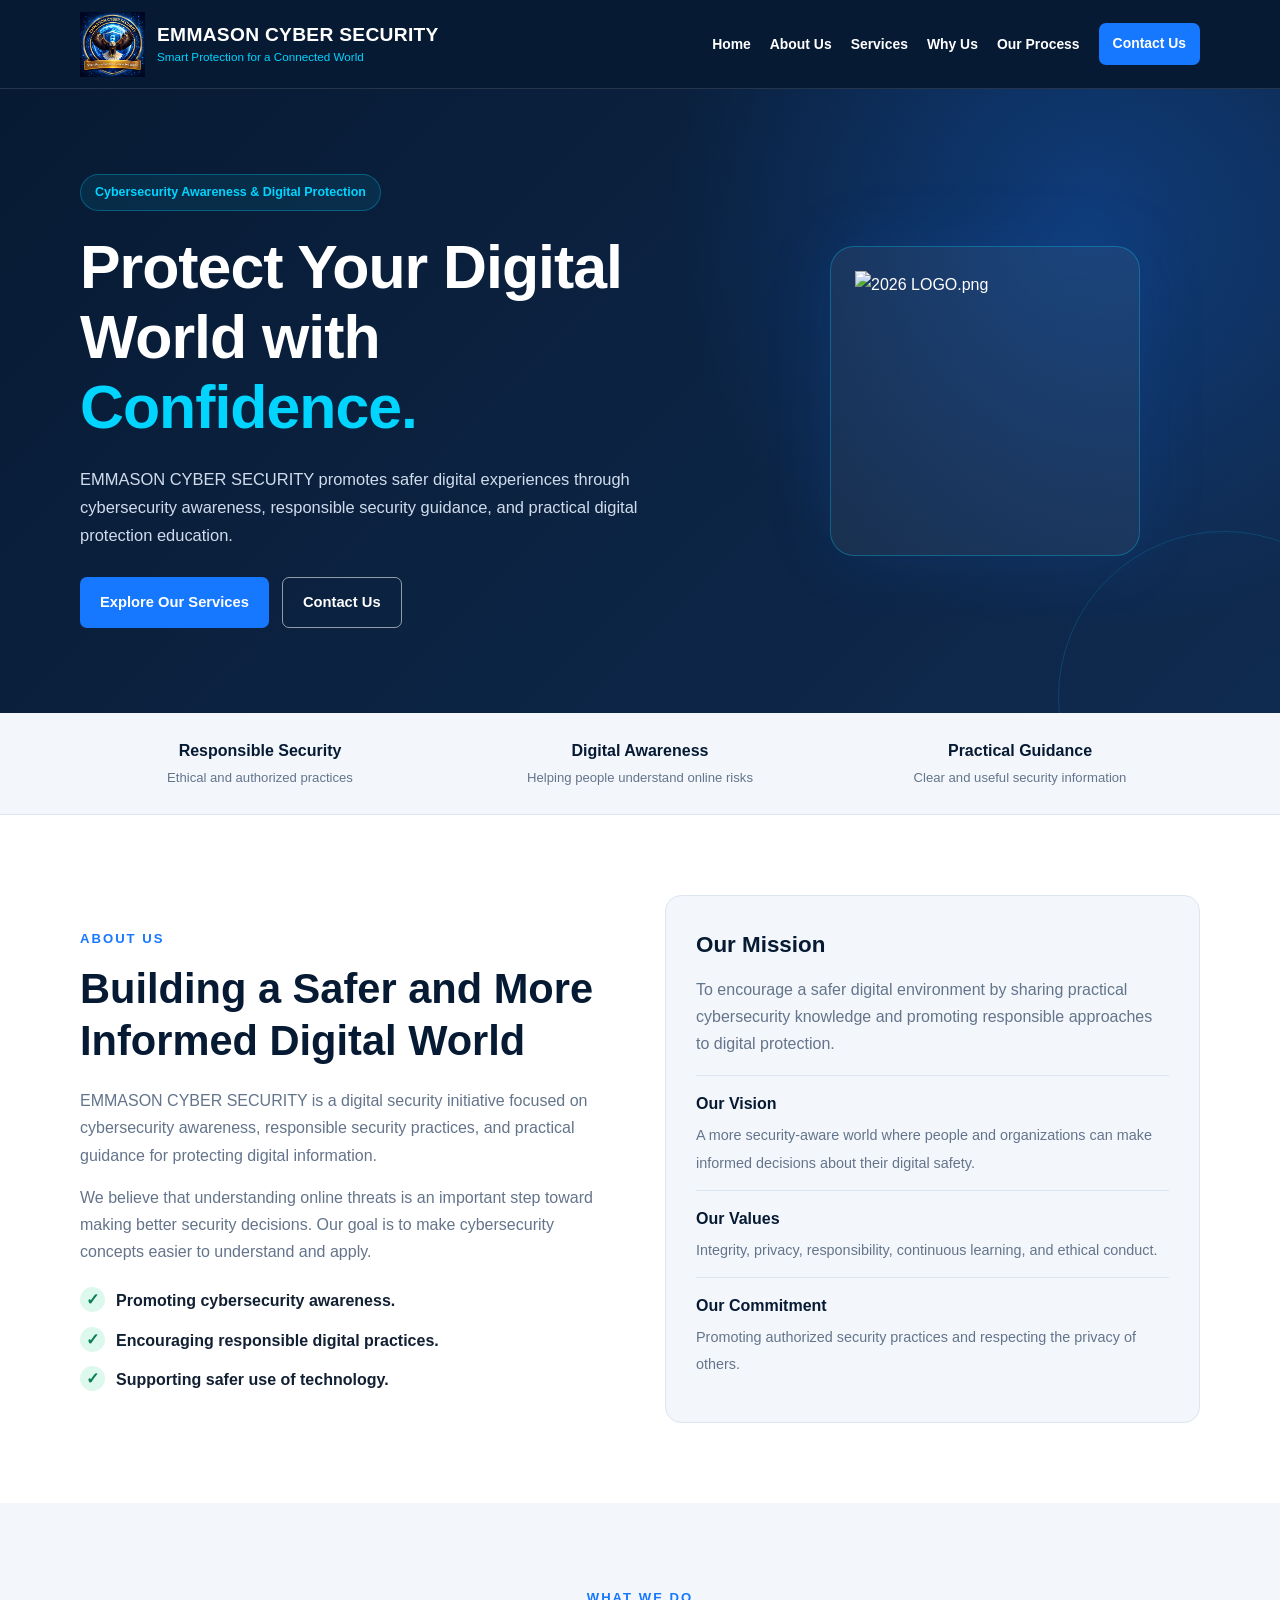
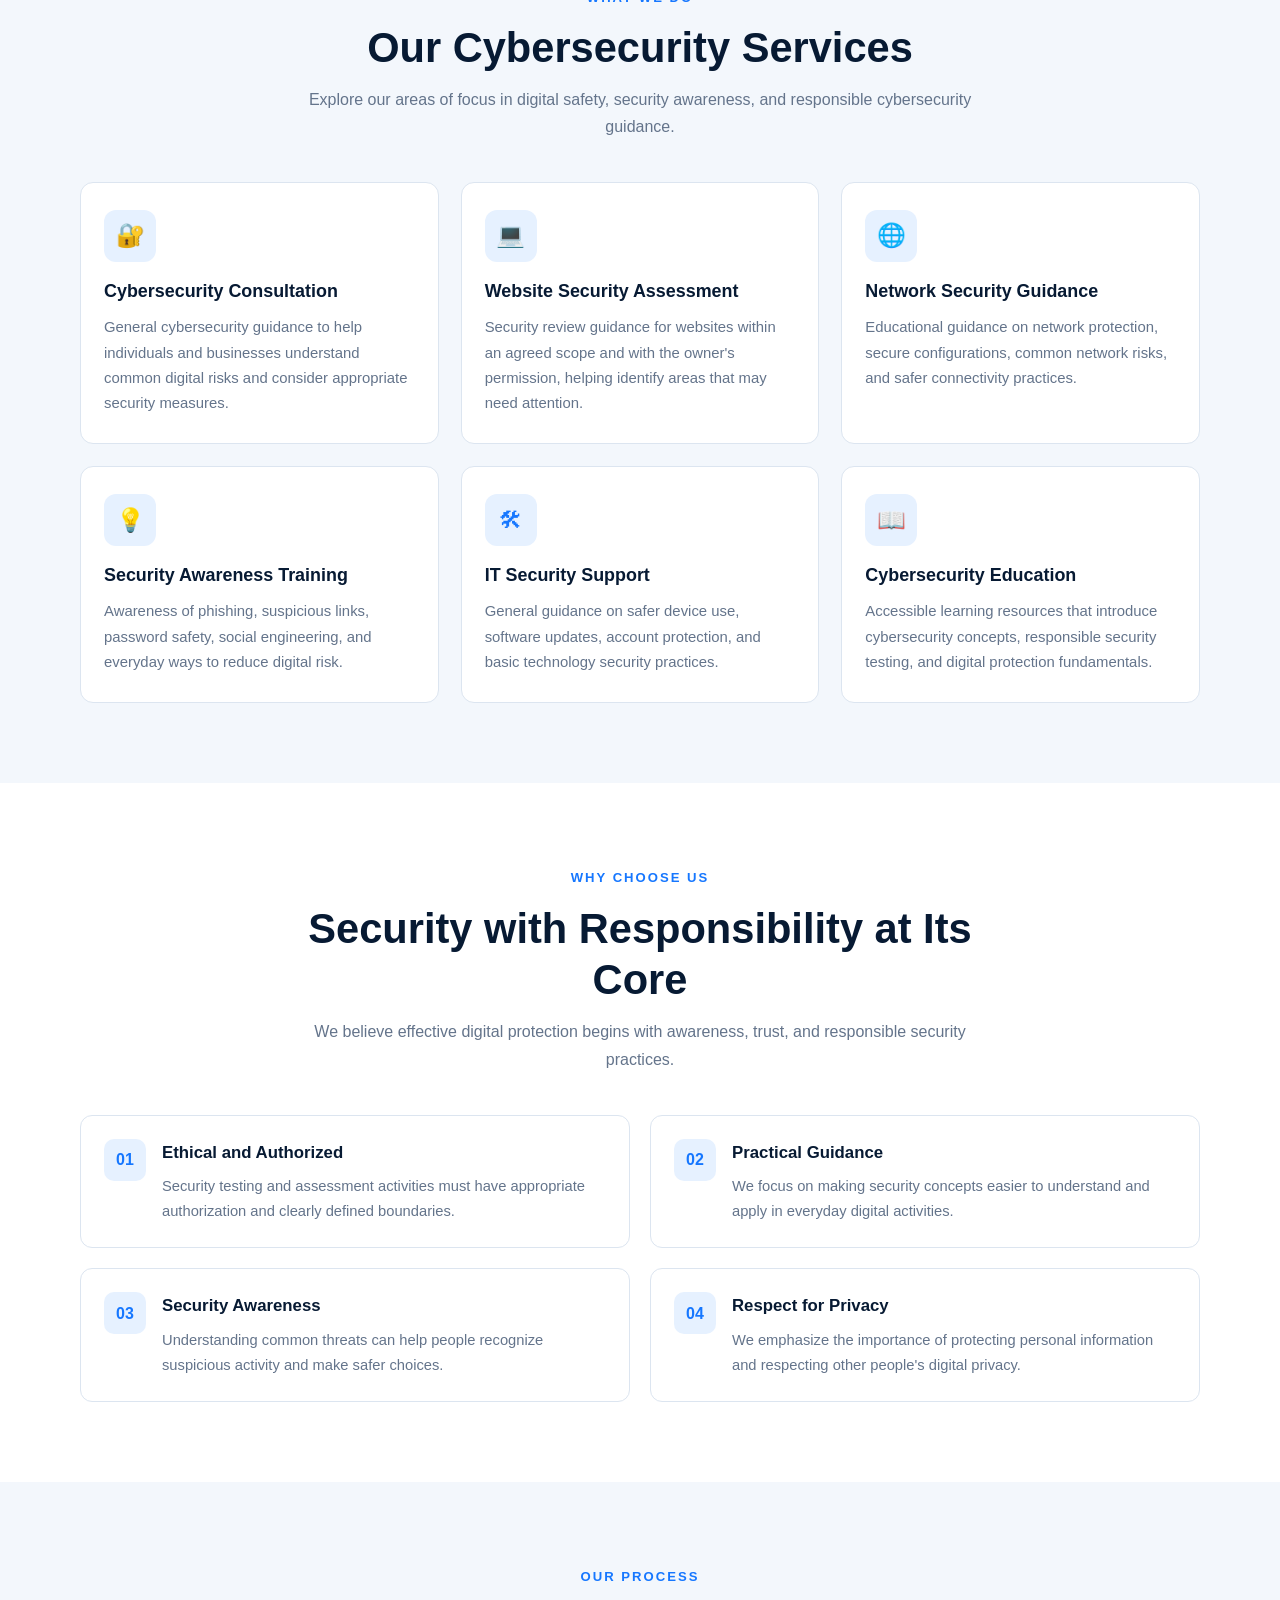
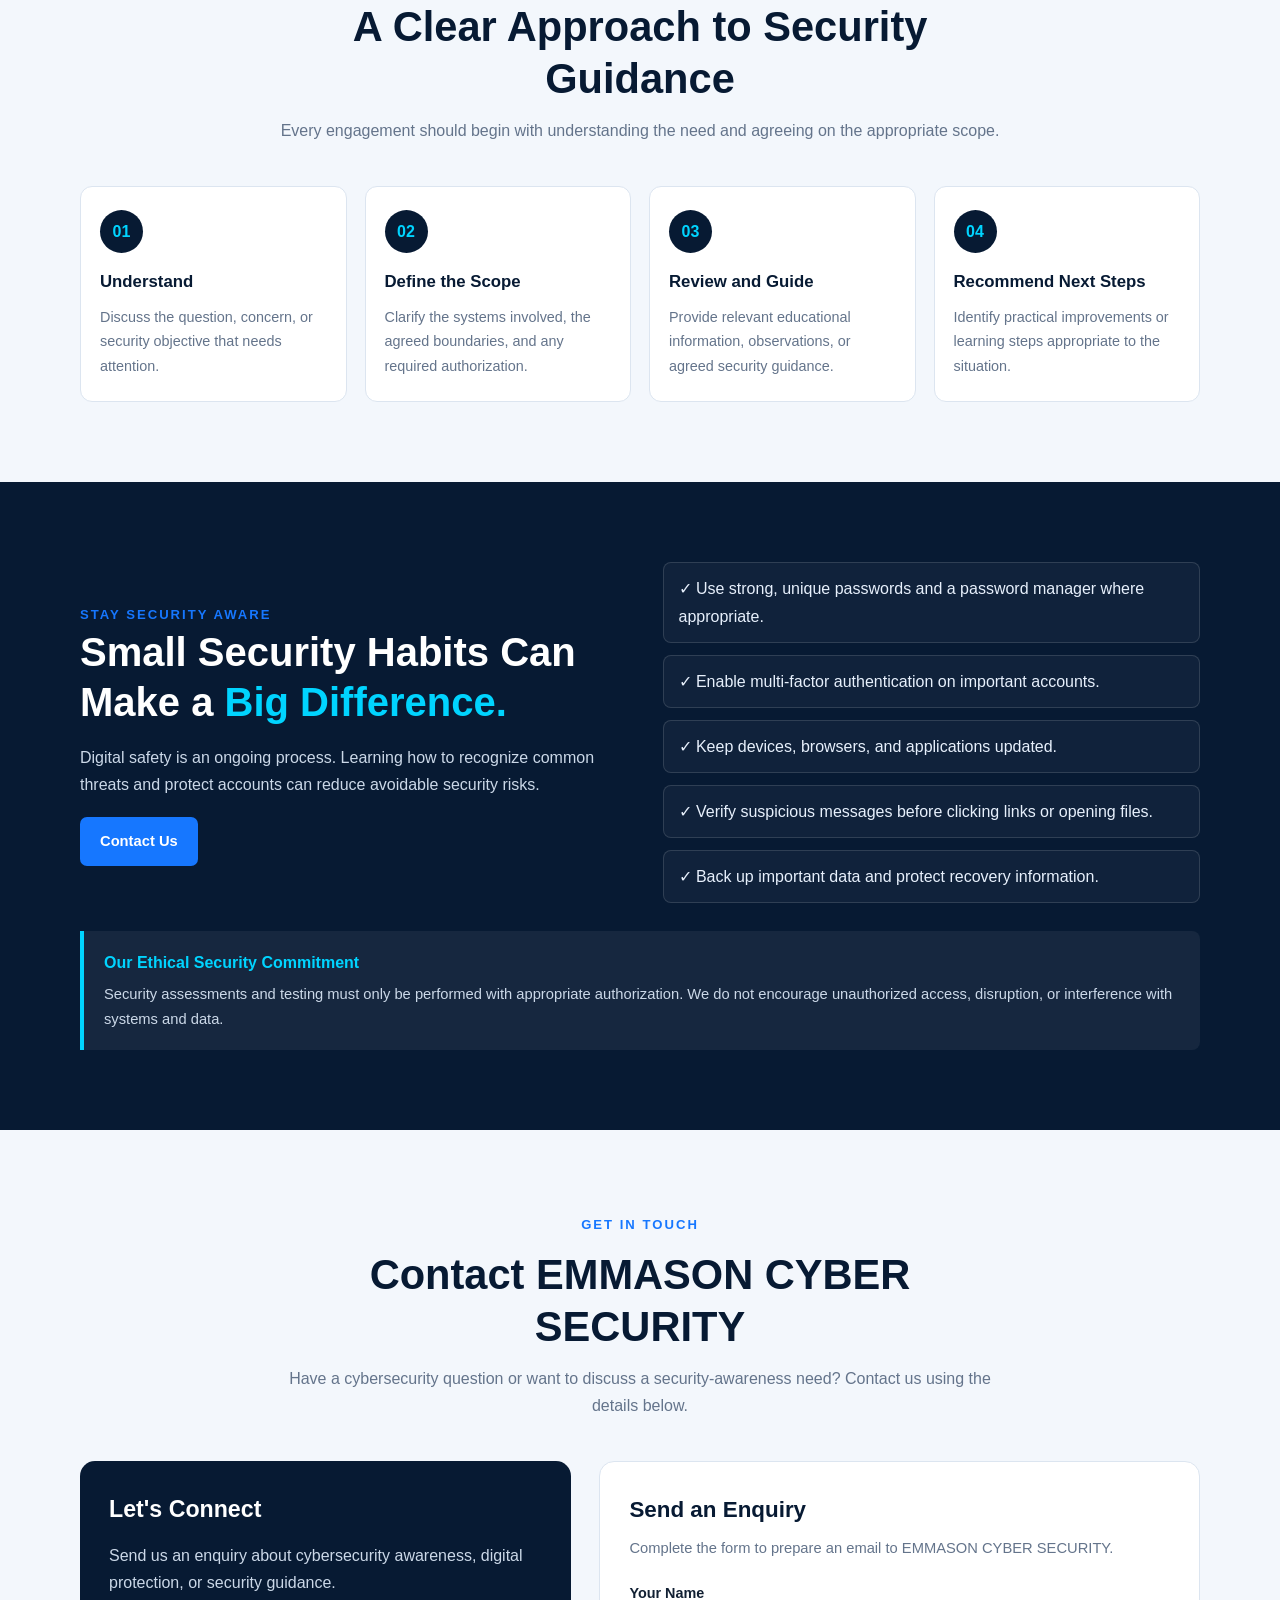
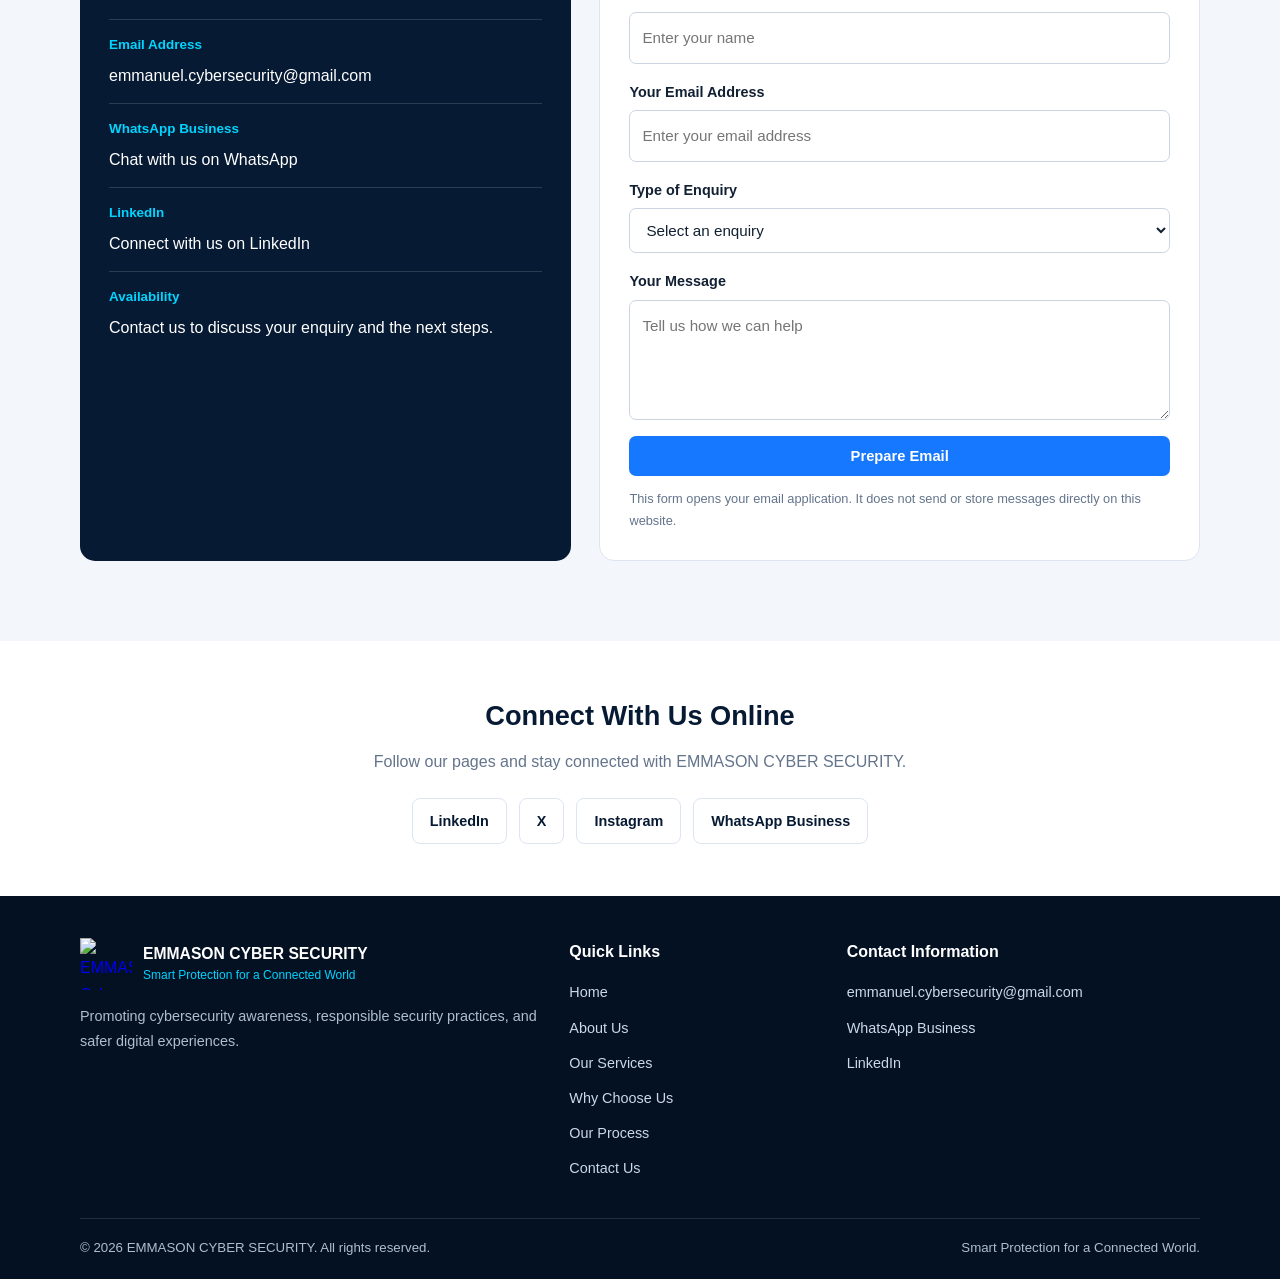
==== index.html @ 9ea5049b "Fix logo image source filename in index.html" ====
<!DOCTYPE html>
<html lang="en">
<head>
    <meta charset="UTF-8">
    <meta name="viewport" content="width=device-width, initial-scale=1.0">
    <meta name="theme-color" content="#071A33">

    <meta name="description"
          content="EMMASON CYBER SECURITY provides cybersecurity awareness, security consulting, website security guidance, network security education, and digital protection support. Smart Protection for a Connected World.">

    <meta name="keywords"
          content="EMMASON Cyber Security, cybersecurity, website security, network security, digital protection, security awareness, ethical hacking">

    <meta name="author" content="EMMASON CYBER SECURITY">

    <meta property="og:title"
          content="EMMASON CYBER SECURITY | Smart Protection for a Connected World">

    <meta property="og:description"
          content="Learn about cybersecurity awareness, digital protection, and responsible security practices with EMMASON CYBER SECURITY.">

    <meta property="og:type" content="website">

    <title>EMMASON CYBER SECURITY | Smart Protection for a Connected World</title>

    <!-- The logo image must be in the same folder as index.html. -->
    <link rel="icon" href=" EMMASON CYBER SECURITY LOGO.jpg" type="image/jpg">

    <style>
        /* ========================================
           1. GLOBAL STYLES
        ======================================== */

        :root {
            --navy: #071A33;
            --navy-light: #102747;
            --blue: #1677FF;
            --cyan: #00D4FF;
            --white: #FFFFFF;
            --light: #F3F7FC;
            --gray: #64748B;
            --dark: #122033;
            --border: #DCE5F0;
            --success: #13B981;
            --shadow: 0 12px 35px rgba(7, 26, 51, 0.10);
        }

        * {
            margin: 0;
            padding: 0;
            box-sizing: border-box;
        }

        html {
            scroll-behavior: smooth;
            scroll-padding-top: 100px;
        }

        body {
            font-family: Arial, Helvetica, sans-serif;
            line-height: 1.7;
            color: var(--dark);
            background: var(--white);
        }

        body,
        button,
        input,
        textarea,
        select {
            font-family: Arial, Helvetica, sans-serif;
        }

        img {
            display: block;
            max-width: 100%;
        }

        a {
            text-decoration: none;
        }

        button,
        a {
            -webkit-tap-highlight-color: transparent;
        }

        button,
        input,
        textarea,
        select {
            font-size: 16px;
        }

        .container {
            width: min(1120px, 92%);
            margin: 0 auto;
        }

        .section {
            padding: 80px 0;
        }

        .section-title {
            max-width: 720px;
            margin: 0 auto 42px;
            text-align: center;
        }

        .eyebrow {
            color: var(--blue);
            font-size: 0.82rem;
            font-weight: 800;
            letter-spacing: 2px;
            text-transform: uppercase;
        }

        .section-title h2 {
            color: var(--navy);
            font-size: clamp(1.8rem, 4vw, 2.6rem);
            line-height: 1.25;
            margin: 12px 0;
        }

        .section-title p {
            color: var(--gray);
        }

        .section-intro {
            max-width: 700px;
            margin: 0 auto 35px;
            color: var(--gray);
            text-align: center;
        }

        a:focus-visible,
        button:focus-visible,
        input:focus-visible,
        textarea:focus-visible,
        select:focus-visible {
            outline: 3px solid var(--cyan);
            outline-offset: 3px;
        }

        /* ========================================
           2. HEADER AND COMPANY LOGO
        ======================================== */

        .site-header {
            position: sticky;
            top: 0;
            z-index: 1000;
            background: var(--navy);
            border-bottom: 1px solid rgba(255, 255, 255, 0.12);
        }

        .header-inner {
            min-height: 88px;
            display: flex;
            align-items: center;
            justify-content: space-between;
            gap: 20px;
        }

        .brand {
            display: flex;
            align-items: center;
            gap: 12px;
            min-width: 0;
        }

        .logo {
            width: 65px;
            height: 65px;
            object-fit: contain;
            flex-shrink: 0;
        }

        .brand-text {
            min-width: 0;
        }

        .brand-text h1 {
            color: var(--white);
            font-size: clamp(0.85rem, 2.3vw, 1.2rem);
            line-height: 1.35;
            font-weight: 800;
            letter-spacing: 0.3px;
        }

        .brand-text p {
            color: var(--cyan);
            font-size: 0.73rem;
            line-height: 1.5;
        }

        .nav-menu {
            display: flex;
            align-items: center;
            gap: 19px;
            list-style: none;
        }

        .nav-menu a {
            display: inline-block;
            color: var(--white);
            font-size: 0.87rem;
            font-weight: 600;
            transition: color 0.2s ease;
        }

        .nav-menu a:hover {
            color: var(--cyan);
        }

        .nav-menu .nav-contact {
            background: var(--blue);
            padding: 9px 14px;
            border-radius: 7px;
        }

        .nav-menu .nav-contact:hover {
            color: var(--white);
            background: #0865E8;
        }

        .menu-toggle {
            display: none;
            background: transparent;
            color: var(--white);
            border: 1px solid rgba(255, 255, 255, 0.4);
            border-radius: 7px;
            padding: 8px 11px;
            cursor: pointer;
        }

        /* ========================================
           3. HERO SECTION
        ======================================== */

        .hero {
            position: relative;
            overflow: hidden;
            color: var(--white);
            background:
                radial-gradient(
                    circle at 85% 20%,
                    rgba(22, 119, 255, 0.28),
                    transparent 35%
                ),
                linear-gradient(135deg, #071A33, #102B50);
            padding: 85px 0;
        }

        .hero::before {
            content: "";
            position: absolute;
            width: 330px;
            height: 330px;
            border: 1px solid rgba(0, 212, 255, 0.16);
            border-radius: 50%;
            right: -110px;
            bottom: -150px;
            pointer-events: none;
        }

        .hero-grid {
            position: relative;
            display: grid;
            grid-template-columns: 1.2fr 0.8fr;
            align-items: center;
            gap: 45px;
        }

        .hero-badge {
            display: inline-block;
            color: var(--cyan);
            background: rgba(0, 212, 255, 0.09);
            border: 1px solid rgba(0, 212, 255, 0.3);
            border-radius: 50px;
            padding: 7px 14px;
            font-size: 0.78rem;
            font-weight: 700;
            margin-bottom: 22px;
        }

        .hero h2 {
            font-size: clamp(2.1rem, 5vw, 3.8rem);
            line-height: 1.15;
            margin-bottom: 22px;
            letter-spacing: -1px;
        }

        .hero h2 span {
            color: var(--cyan);
        }

        .hero-description {
            color: #D0DCEC;
            font-size: 1.03rem;
            max-width: 600px;
            margin-bottom: 28px;
        }

        .hero-buttons {
            display: flex;
            flex-wrap: wrap;
            gap: 13px;
        }

        .btn {
            display: inline-flex;
            justify-content: center;
            align-items: center;
            padding: 12px 20px;
            border-radius: 7px;
            font-weight: 700;
            font-size: 0.92rem;
            transition: transform 0.2s, background 0.2s;
            cursor: pointer;
        }

        .btn:hover {
            transform: translateY(-2px);
        }

        .btn-primary {
            color: var(--white);
            background: var(--blue);
        }

        .btn-primary:hover {
            background: #0865E8;
        }

        .btn-outline {
            color: var(--white);
            border: 1px solid rgba(255, 255, 255, 0.55);
        }

        .btn-outline:hover {
            background: rgba(255, 255, 255, 0.08);
        }

        .hero-visual {
            display: flex;
            justify-content: center;
            align-items: center;
            min-height: 280px;
        }

        .hero-logo-frame {
            width: min(310px, 100%);
            aspect-ratio: 1;
            display: flex;
            justify-content: center;
            align-items: center;
            padding: 24px;
            border: 1px solid rgba(0, 212, 255, 0.3);
            border-radius: 24px;
            background: rgba(255, 255, 255, 0.05);
            box-shadow: 0 0 70px rgba(22, 119, 255, 0.12);
        }

        .hero-logo-frame img {
            width: 100%;
            height: 100%;
            object-fit: contain;
        }

        /* ========================================
           4. TRUST STRIP
        ======================================== */

        .trust-strip {
            background: var(--light);
            border-bottom: 1px solid var(--border);
        }

        .trust-grid {
            display: grid;
            grid-template-columns: repeat(3, 1fr);
            gap: 20px;
            padding: 24px 0;
        }

        .trust-item {
            text-align: center;
            color: var(--navy);
            font-weight: 700;
        }

        .trust-item span {
            display: block;
            color: var(--gray);
            font-size: 0.82rem;
            font-weight: 400;
            margin-top: 3px;
        }

        /* ========================================
           5. ABOUT US
        ======================================== */

        .about-grid {
            display: grid;
            grid-template-columns: 1fr 1fr;
            align-items: center;
            gap: 50px;
        }

        .about-content h2 {
            color: var(--navy);
            font-size: clamp(1.9rem, 4vw, 2.6rem);
            line-height: 1.25;
            margin: 12px 0 20px;
        }

        .about-content p {
            color: var(--gray);
            margin-bottom: 15px;
        }

        .about-points {
            display: grid;
            gap: 12px;
            margin-top: 22px;
        }

        .about-point {
            display: flex;
            align-items: flex-start;
            gap: 11px;
            color: var(--dark);
            font-weight: 600;
        }

        .check {
            display: inline-flex;
            flex-shrink: 0;
            align-items: center;
            justify-content: center;
            width: 25px;
            height: 25px;
            border-radius: 50%;
            background: #DDF8EC;
            color: #087F55;
            font-weight: 900;
        }

        .about-card {
            padding: 30px;
            border: 1px solid var(--border);
            border-radius: 16px;
            background: var(--light);
        }

        .about-card h3 {
            color: var(--navy);
            font-size: 1.4rem;
            margin-bottom: 12px;
        }

        .about-card > p {
            color: var(--gray);
            margin-bottom: 18px;
        }

        .principle {
            padding: 14px 0;
            border-top: 1px solid var(--border);
        }

        .principle strong {
            display: block;
            color: var(--navy);
            margin-bottom: 4px;
        }

        .principle span {
            color: var(--gray);
            font-size: 0.9rem;
        }

        /* ========================================
           6. SERVICES
        ======================================== */

        .services {
            background: var(--light);
        }

        .services-grid {
            display: grid;
            grid-template-columns: repeat(3, 1fr);
            gap: 22px;
        }

        .service-card {
            background: var(--white);
            border: 1px solid var(--border);
            border-radius: 13px;
            padding: 27px 23px;
            transition: transform 0.25s, box-shadow 0.25s;
        }

        .service-card:hover {
            transform: translateY(-4px);
            box-shadow: var(--shadow);
        }

        .service-icon {
            display: flex;
            align-items: center;
            justify-content: center;
            width: 52px;
            height: 52px;
            border-radius: 12px;
            background: #E6F1FF;
            color: var(--blue);
            font-size: 1.45rem;
            margin-bottom: 17px;
        }

        .service-card h3 {
            color: var(--navy);
            font-size: 1.12rem;
            line-height: 1.4;
            margin-bottom: 11px;
        }

        .service-card p {
            color: var(--gray);
            font-size: 0.93rem;
        }

        /* ========================================
           7. WHY CHOOSE US
        ======================================== */

        .why-grid {
            display: grid;
            grid-template-columns: repeat(2, 1fr);
            gap: 20px;
        }

        .why-card {
            display: flex;
            align-items: flex-start;
            gap: 16px;
            padding: 23px;
            border: 1px solid var(--border);
            border-radius: 12px;
        }

        .why-number {
            display: flex;
            align-items: center;
            justify-content: center;
            flex-shrink: 0;
            width: 42px;
            height: 42px;
            color: var(--blue);
            background: #E6F1FF;
            border-radius: 10px;
            font-weight: 800;
        }

        .why-card h3 {
            color: var(--navy);
            font-size: 1.05rem;
            margin-bottom: 7px;
        }

        .why-card p {
            color: var(--gray);
            font-size: 0.92rem;
        }

        /* ========================================
           8. OUR PROCESS
        ======================================== */

        .process {
            background: var(--light);
        }

        .process-grid {
            display: grid;
            grid-template-columns: repeat(4, 1fr);
            gap: 18px;
        }

        .process-card {
            background: var(--white);
            border: 1px solid var(--border);
            border-radius: 12px;
            padding: 23px 19px;
        }

        .process-step {
            display: inline-flex;
            align-items: center;
            justify-content: center;
            width: 43px;
            height: 43px;
            border-radius: 50%;
            background: var(--navy);
            color: var(--cyan);
            font-weight: 800;
            margin-bottom: 15px;
        }

        .process-card h3 {
            color: var(--navy);
            font-size: 1.05rem;
            margin-bottom: 8px;
        }

        .process-card p {
            color: var(--gray);
            font-size: 0.9rem;
        }

        /* ========================================
           9. SECURITY AWARENESS
        ======================================== */

        .awareness {
            background: var(--navy);
            color: var(--white);
        }

        .awareness-grid {
            display: grid;
            grid-template-columns: 1fr 1fr;
            align-items: center;
            gap: 45px;
        }

        .awareness h2 {
            font-size: clamp(1.9rem, 4vw, 2.5rem);
            line-height: 1.25;
            margin-bottom: 17px;
        }

        .awareness h2 span {
            color: var(--cyan);
        }

        .awareness p {
            color: #CBD8E8;
            margin-bottom: 18px;
        }

        .awareness-list {
            display: grid;
            gap: 12px;
        }

        .awareness-list div {
            padding: 12px 15px;
            border: 1px solid rgba(255, 255, 255, 0.13);
            border-radius: 8px;
            background: rgba(255, 255, 255, 0.04);
            color: #E7F0FC;
        }

        .ethics-note {
            margin-top: 28px;
            padding: 18px 20px;
            border-left: 4px solid var(--cyan);
            background: rgba(255, 255, 255, 0.06);
            border-radius: 0 8px 8px 0;
        }

        .ethics-note strong {
            display: block;
            color: var(--cyan);
            margin-bottom: 5px;
        }

        .ethics-note p {
            margin: 0;
            font-size: 0.92rem;
        }

        /* ========================================
           10. CONTACT
        ======================================== */

        .contact {
            background: var(--light);
        }

        .contact-grid {
            display: grid;
            grid-template-columns: 0.9fr 1.1fr;
            gap: 28px;
        }

        .contact-info {
            padding: 29px;
            color: var(--white);
            background: var(--navy);
            border-radius: 15px;
        }

        .contact-info h3 {
            font-size: 1.45rem;
            margin-bottom: 12px;
        }

        .contact-info > p {
            color: #CBD8E8;
            margin-bottom: 23px;
        }

        .contact-detail {
            padding: 14px 0;
            border-top: 1px solid rgba(255, 255, 255, 0.15);
        }

        .contact-detail strong {
            display: block;
            color: var(--cyan);
            font-size: 0.84rem;
            margin-bottom: 5px;
        }

        .contact-detail a,
        .contact-detail span {
            color: var(--white);
            overflow-wrap: anywhere;
        }

        .contact-detail a:hover {
            color: var(--cyan);
        }

        .contact-form {
            background: var(--white);
            padding: 29px;
            border: 1px solid var(--border);
            border-radius: 15px;
        }

        .contact-form h3 {
            color: var(--navy);
            font-size: 1.4rem;
            margin-bottom: 7px;
        }

        .contact-form > p {
            color: var(--gray);
            font-size: 0.92rem;
            margin-bottom: 20px;
        }

        .form-group {
            margin-bottom: 16px;
        }

        .form-group label {
            display: block;
            color: var(--dark);
            font-size: 0.9rem;
            font-weight: 700;
            margin-bottom: 6px;
        }

        .form-group input,
        .form-group textarea,
        .form-group select {
            display: block;
            width: 100%;
            padding: 12px;
            color: var(--dark);
            font: inherit;
            font-size: 0.95rem;
            border: 1px solid #CBD5E1;
            border-radius: 7px;
            background: var(--white);
        }

        .form-group textarea {
            min-height: 120px;
            resize: vertical;
        }

        .form-submit {
            width: 100%;
            border: none;
        }

        .form-note {
            margin-top: 12px;
            color: var(--gray);
            font-size: 0.8rem;
        }

        /* ========================================
           11. SOCIAL LINKS
        ======================================== */

        .social-section {
            padding: 52px 0;
            text-align: center;
        }

        .social-section h2 {
            color: var(--navy);
            font-size: 1.7rem;
            margin-bottom: 8px;
        }

        .social-section p {
            color: var(--gray);
            margin-bottom: 23px;
        }

        .social-links {
            display: flex;
            justify-content: center;
            flex-wrap: wrap;
            gap: 12px;
        }

        .social-links a {
            display: inline-flex;
            align-items: center;
            justify-content: center;
            padding: 10px 17px;
            color: var(--navy);
            border: 1px solid var(--border);
            border-radius: 8px;
            font-size: 0.9rem;
            font-weight: 700;
            transition: all 0.2s;
        }

        .social-links a:hover {
            color: var(--white);
            background: var(--blue);
            border-color: var(--blue);
        }

        /* ========================================
           12. FOOTER
        ======================================== */

        .site-footer {
            color: #CBD8E8;
            background: #041123;
            padding: 42px 0 20px;
        }

        .footer-grid {
            display: grid;
            grid-template-columns: 1.3fr 0.7fr 1fr;
            gap: 30px;
            padding-bottom: 28px;
        }

        .footer-brand {
            display: flex;
            align-items: center;
            gap: 11px;
            margin-bottom: 14px;
        }

        .footer-logo {
            width: 52px;
            height: 52px;
            object-fit: contain;
            flex-shrink: 0;
        }

        .footer-brand h2 {
            color: var(--white);
            font-size: 0.98rem;
            line-height: 1.4;
        }

        .footer-brand p {
            color: var(--cyan);
            font-size: 0.75rem;
        }

        .footer-description {
            color: #AEBED1;
            font-size: 0.9rem;
        }

        .footer-column h3 {
            color: var(--white);
            font-size: 1rem;
            margin-bottom: 13px;
        }

        .footer-column ul {
            list-style: none;
        }

        .footer-column li {
            margin-bottom: 8px;
        }

        .footer-column a {
            color: #CBD8E8;
            font-size: 0.9rem;
            overflow-wrap: anywhere;
        }

        .footer-column a:hover {
            color: var(--cyan);
        }

        .footer-bottom {
            display: flex;
            justify-content: space-between;
            flex-wrap: wrap;
            gap: 12px;
            padding-top: 18px;
            border-top: 1px solid rgba(255, 255, 255, 0.12);
            color: #AEBED1;
            font-size: 0.83rem;
        }

        /* ========================================
           13. RESPONSIVE DESIGN
        ======================================== */

        @media (max-width: 950px) {
            .menu-toggle {
                display: inline-block;
            }

            .nav-menu {
                display: none;
                position: absolute;
                top: 100%;
                left: 0;
                right: 0;
                padding: 18px 4%;
                background: var(--navy);
                border-top: 1px solid rgba(255, 255, 255, 0.12);
                box-shadow: var(--shadow);
                flex-direction: column;
                align-items: stretch;
                gap: 0;
            }

            .nav-menu.is-open {
                display: flex;
            }

            .nav-menu li a {
                display: block;
                padding: 12px 8px;
            }

            .nav-menu .nav-contact {
                display: inline-block;
                margin-top: 5px;
            }

            .hero-grid {
                grid-template-columns: 1fr 0.7fr;
                gap: 25px;
            }

            .services-grid {
                grid-template-columns: repeat(2, 1fr);
            }

            .process-grid {
                grid-template-columns: repeat(2, 1fr);
            }

            .footer-grid {
                grid-template-columns: 1fr 1fr;
            }

            .footer-grid > :first-child {
                grid-column: 1 / -1;
            }
        }

        @media (max-width: 650px) {
            .section {
                padding: 60px 0;
            }

            .header-inner {
                min-height: 76px;
                gap: 10px;
            }

            .brand {
                gap: 9px;
            }

            .logo {
                width: 49px;
                height: 49px;
            }

            .brand-text h1 {
                font-size: 0.85rem;
                letter-spacing: 0;
            }

            .brand-text p {
                font-size: 0.65rem;
            }

            .menu-toggle {
                padding: 7px 9px;
                font-size: 0.88rem;
            }

            .hero {
                padding: 65px 0;
            }

            .hero-grid,
            .about-grid,
            .awareness-grid,
            .contact-grid {
                grid-template-columns: 1fr;
            }

            .hero-grid {
                gap: 25px;
            }

            .hero h2 {
                font-size: clamp(2rem, 9vw, 3rem);
            }

            .hero-description {
                font-size: 0.98rem;
            }

            .hero-visual {
                min-height: auto;
            }

            .hero-logo-frame {
                width: min(230px, 75%);
                padding: 18px;
            }

            .trust-grid {
                grid-template-columns: 1fr;
                gap: 17px;
            }

            .services-grid,
            .why-grid,
            .process-grid {
                grid-template-columns: 1fr;
            }

            .about-card,
            .contact-info,
            .contact-form {
                padding: 23px;
            }

            .footer-grid {
                grid-template-columns: 1fr;
                gap: 25px;
            }

            .footer-grid > :first-child {
                grid-column: auto;
            }

            .footer-bottom {
                flex-direction: column;
                gap: 6px;
            }

            .social-links a {
                flex-grow: 1;
            }
        }

        @media (prefers-reduced-motion: reduce) {
            html {
                scroll-behavior: auto;
            }

            *,
            *::before,
            *::after {
                transition-duration: 0.01ms !important;
                animation-duration: 0.01ms !important;
            }
        }
    </style>
</head>

<body>

    <!-- ========================================
         HEADER
    ========================================= -->

    <header class="site-header">
        <div class="container header-inner">

          <a class="brand" href="#home" aria-label="2026LOGO.png">

                <img
                    src="2026 LOGO.png"
                    alt="2026 LOGO.png"
                    class="logo"
                    width="65"
                    height="65"
                >

                <div class="brand-text">
                    <h1>EMMASON CYBER SECURITY</h1>
                    <p>Smart Protection for a Connected World</p>
                </div>

            </a>

            <button
                class="menu-toggle"
                type="button"
                aria-label="Open navigation menu"
                aria-controls="primary-navigation"
                aria-expanded="false"
            >
                Menu ☰
            </button>

            <nav aria-label="Main navigation">
                <ul class="nav-menu" id="primary-navigation">
                    <li><a href="index.html">Home</a></li>
                    <li><a href="About Us.html">About Us</a></li>
                    <li><a href="Services.html">Services</a></li>
                    <li><a href="Whyhy-Us.html">Why Us</a></li>
                    <li><a href="#process">Our Process</a></li>
                    <li><a class="nav-contact" href="#contact">Contact Us</a></li>
                </ul>
            </nav>

        </div>
    </header>


    <main>

        <!-- ========================================
             HERO
        ========================================= -->

        <section class="hero" id="home">
            <div class="container hero-grid">

                <div class="hero-content">

                    <span class="hero-badge">
                        Cybersecurity Awareness &amp; Digital Protection
                    </span>

                    <h2>
                        Protect Your Digital World with
                        <span>Confidence.</span>
                    </h2>

                    <p class="hero-description">
                        EMMASON CYBER SECURITY promotes safer digital
                        experiences through cybersecurity awareness,
                        responsible security guidance, and practical
                        digital protection education.
                    </p>

                    <div class="hero-buttons">
                        <a href="explore-Services" class="btn btn-primary">
                            Explore Our Services
                        </a>

                        <a href="Contact.html" class="btn btn-outline">
                            Contact Us
                        </a>
                    </div>

                </div>

                <div class="hero-visual">
                    <div class="hero-logo-frame">

                        <img
                            src="2026LOGO.png"
                            alt="2026 LOGO.png"
                            width="310"
                            height="310"
                        >

                    </div>
                </div>

            </div>
        </section>


        <!-- ========================================
             TRUST STRIP
        ========================================= -->

        <section class="trust-strip" aria-label="Our principles">
            <div class="container trust-grid">

                <div class="trust-item">
                    Responsible Security
                    <span>Ethical and authorized practices</span>
                </div>

                <div class="trust-item">
                    Digital Awareness
                    <span>Helping people understand online risks</span>
                </div>

                <div class="trust-item">
                    Practical Guidance
                    <span>Clear and useful security information</span>
                </div>

            </div>
        </section>


        <!-- ========================================
             ABOUT US
        ========================================= -->

        <section class="section" id="about">
            <div class="container about-grid">

                <div class="about-content">

                    <span class="eyebrow">About Us</span>

                    <h2>
                        Building a Safer and More Informed Digital World
                    </h2>

                    <p>
                        EMMASON CYBER SECURITY is a digital security
                        initiative focused on cybersecurity awareness,
                        responsible security practices, and practical
                        guidance for protecting digital information.
                    </p>

                    <p>
                        We believe that understanding online threats
                        is an important step toward making better
                        security decisions. Our goal is to make
                        cybersecurity concepts easier to understand
                        and apply.
                    </p>

                    <div class="about-points">

                        <div class="about-point">
                            <span class="check" aria-hidden="true">✓</span>
                            <span>Promoting cybersecurity awareness.</span>
                        </div>

                        <div class="about-point">
                            <span class="check" aria-hidden="true">✓</span>
                            <span>Encouraging responsible digital practices.</span>
                        </div>

                        <div class="about-point">
                            <span class="check" aria-hidden="true">✓</span>
                            <span>Supporting safer use of technology.</span>
                        </div>

                    </div>

                </div>

                <div class="about-card">

                    <h3>Our Mission</h3>

                    <p>
                        To encourage a safer digital environment by
                        sharing practical cybersecurity knowledge
                        and promoting responsible approaches to
                        digital protection.
                    </p>

                    <div class="principle">
                        <strong>Our Vision</strong>
                        <span>
                            A more security-aware world where people
                            and organizations can make informed
                            decisions about their digital safety.
                        </span>
                    </div>

                    <div class="principle">
                        <strong>Our Values</strong>
                        <span>
                            Integrity, privacy, responsibility,
                            continuous learning, and ethical conduct.
                        </span>
                    </div>

                    <div class="principle">
                        <strong>Our Commitment</strong>
                        <span>
                            Promoting authorized security practices
                            and respecting the privacy of others.
                        </span>
                    </div>

                </div>

            </div>
        </section>


        <!-- ========================================
             SERVICES
        ========================================= -->

        <section class="section services" id="services">
            <div class="container">

                <div class="section-title">
                    <span class="eyebrow">What We Do</span>

                    <h2>Our Cybersecurity Services</h2>

                    <p>
                        Explore our areas of focus in digital safety,
                        security awareness, and responsible
                        cybersecurity guidance.
                    </p>
                </div>

                <div class="services-grid">

                    <article class="service-card">

                        <div class="service-icon" aria-hidden="true">
                            &#128272;
                        </div>

                        <h3>Cybersecurity Consultation</h3>

                        <p>
                            General cybersecurity guidance to help
                            individuals and businesses understand
                            common digital risks and consider
                            appropriate security measures.
                        </p>

                    </article>

                    <article class="service-card">

                        <div class="service-icon" aria-hidden="true">
                            &#128187;
                        </div>

                        <h3>Website Security Assessment</h3>

                        <p>
                            Security review guidance for websites
                            within an agreed scope and with the
                            owner's permission, helping identify
                            areas that may need attention.
                        </p>

                    </article>

                    <article class="service-card">

                        <div class="service-icon" aria-hidden="true">
                            &#127760;
                        </div>

                        <h3>Network Security Guidance</h3>

                        <p>
                            Educational guidance on network
                            protection, secure configurations,
                            common network risks, and safer
                            connectivity practices.
                        </p>

                    </article>

                    <article class="service-card">

                        <div class="service-icon" aria-hidden="true">
                            &#128161;
                        </div>

                        <h3>Security Awareness Training</h3>

                        <p>
                            Awareness of phishing, suspicious links,
                            password safety, social engineering,
                            and everyday ways to reduce digital risk.
                        </p>

                    </article>

                    <article class="service-card">

                        <div class="service-icon" aria-hidden="true">
                            &#128736;
                        </div>

                        <h3>IT Security Support</h3>

                        <p>
                            General guidance on safer device use,
                            software updates, account protection,
                            and basic technology security practices.
                        </p>

                    </article>

                    <article class="service-card">

                        <div class="service-icon" aria-hidden="true">
                            &#128214;
                        </div>

                        <h3>Cybersecurity Education</h3>

                        <p>
                            Accessible learning resources that
                            introduce cybersecurity concepts,
                            responsible security testing, and
                            digital protection fundamentals.
                        </p>

                    </article>

                </div>

            </div>
        </section>


        <!-- ========================================
             WHY CHOOSE US
        ========================================= -->

        <section class="section" id="why-us">
            <div class="container">

                <div class="section-title">
                    <span class="eyebrow">Why Choose Us</span>

                    <h2>Security with Responsibility at Its Core</h2>

                    <p>
                        We believe effective digital protection
                        begins with awareness, trust, and
                        responsible security practices.
                    </p>
                </div>

                <div class="why-grid">

                    <article class="why-card">

                        <div class="why-number">01</div>

                        <div>
                            <h3>Ethical and Authorized</h3>

                            <p>
                                Security testing and assessment
                                activities must have appropriate
                                authorization and clearly defined
                                boundaries.
                            </p>
                        </div>

                    </article>

                    <article class="why-card">

                        <div class="why-number">02</div>

                        <div>
                            <h3>Practical Guidance</h3>

                            <p>
                                We focus on making security concepts
                                easier to understand and apply
                                in everyday digital activities.
                            </p>
                        </div>

                    </article>

                    <article class="why-card">

                        <div class="why-number">03</div>

                        <div>
                            <h3>Security Awareness</h3>

                            <p>
                                Understanding common threats can
                                help people recognize suspicious
                                activity and make safer choices.
                            </p>
                        </div>

                    </article>

                    <article class="why-card">

                        <div class="why-number">04</div>

                        <div>
                            <h3>Respect for Privacy</h3>

                            <p>
                                We emphasize the importance of
                                protecting personal information
                                and respecting other people's
                                digital privacy.
                            </p>
                        </div>

                    </article>

                </div>

            </div>
        </section>


        <!-- ========================================
             OUR PROCESS
        ========================================= -->

        <section class="section process" id="process">
            <div class="container">

                <div class="section-title">
                    <span class="eyebrow">Our Process</span>

                    <h2>A Clear Approach to Security Guidance</h2>

                    <p>
                        Every engagement should begin with
                        understanding the need and agreeing on
                        the appropriate scope.
                    </p>
                </div>

                <div class="process-grid">

                    <article class="process-card">

                        <div class="process-step">01</div>

                        <h3>Understand</h3>

                        <p>
                            Discuss the question, concern,
                            or security objective that needs
                            attention.
                        </p>

                    </article>

                    <article class="process-card">

                        <div class="process-step">02</div>

                        <h3>Define the Scope</h3>

                        <p>
                            Clarify the systems involved,
                            the agreed boundaries, and any
                            required authorization.
                        </p>

                    </article>

                    <article class="process-card">

                        <div class="process-step">03</div>

                        <h3>Review and Guide</h3>

                        <p>
                            Provide relevant educational
                            information, observations, or
                            agreed security guidance.
                        </p>

                    </article>

                    <article class="process-card">

                        <div class="process-step">04</div>

                        <h3>Recommend Next Steps</h3>

                        <p>
                            Identify practical improvements
                            or learning steps appropriate
                            to the situation.
                        </p>

                    </article>

                </div>

            </div>
        </section>


        <!-- ========================================
             SECURITY AWARENESS AND ETHICS
        ========================================= -->

        <section class="section awareness" id="awareness">
            <div class="container">

                <div class="awareness-grid">

                    <div>

                        <span class="eyebrow">Stay Security Aware</span>

                        <h2>
                            Small Security Habits Can Make a
                            <span>Big Difference.</span>
                        </h2>

                        <p>
                            Digital safety is an ongoing process.
                            Learning how to recognize common
                            threats and protect accounts can
                            reduce avoidable security risks.
                        </p>

                        <a href="#contact" class="btn btn-primary">
                            Contact Us
                        </a>

                    </div>

                    <div class="awareness-list">

                        <div>
                            &#10003; Use strong, unique passwords
                            and a password manager where appropriate.
                        </div>

                        <div>
                            &#10003; Enable multi-factor authentication
                            on important accounts.
                        </div>

                        <div>
                            &#10003; Keep devices, browsers,
                            and applications updated.
                        </div>

                        <div>
                            &#10003; Verify suspicious messages
                            before clicking links or opening files.
                        </div>

                        <div>
                            &#10003; Back up important data
                            and protect recovery information.
                        </div>

                    </div>

                </div>

                <div class="ethics-note">

                    <strong>Our Ethical Security Commitment</strong>

                    <p>
                        Security assessments and testing must
                        only be performed with appropriate
                        authorization. We do not encourage
                        unauthorized access, disruption, or
                        interference with systems and data.
                    </p>

                </div>

            </div>
        </section>


        <!-- ========================================
             CONTACT
        ========================================= -->

        <section class="section contact" id="contact">
            <div class="container">

                <div class="section-title">
                    <span class="eyebrow">Get in Touch</span>

                    <h2>Contact EMMASON CYBER SECURITY</h2>

                    <p>
                        Have a cybersecurity question or want
                        to discuss a security-awareness need?
                        Contact us using the details below.
                    </p>
                </div>

                <div class="contact-grid">

                    <div class="contact-info">

                        <h3>Let's Connect</h3>

                        <p>
                            Send us an enquiry about cybersecurity
                            awareness, digital protection, or
                            security guidance.
                        </p>

                        <div class="contact-detail">
                            <strong>Email Address</strong>

                            <a href="mailto:emmanuel.cybersecurity@gmail.com">
                                emmanuel.cybersecurity@gmail.com
                            </a>
                        </div>

                        <div class="contact-detail">
                            <strong>WhatsApp Business</strong>

                            <a
                                href="https://wa.me/2347018392661"
                                target="_blank"
                                rel="noopener noreferrer"
                            >
                                Chat with us on WhatsApp
                            </a>
                        </div>

                        <div class="contact-detail">
                            <strong>LinkedIn</strong>

                            <a
                                href="https://www.linkedin.com/in/emmanuelisu"
                                target="_blank"
                                rel="noopener noreferrer"
                            >
                                Connect with us on LinkedIn
                            </a>
                        </div>

                        <div class="contact-detail">
                            <strong>Availability</strong>

                            <span>
                                Contact us to discuss your enquiry
                                and the next steps.
                            </span>
                        </div>

                    </div>


                    <div class="contact-form">

                        <h3>Send an Enquiry</h3>

                        <p>
                            Complete the form to prepare an email
                            to EMMASON CYBER SECURITY.
                        </p>

                        <form id="contact-form">

                            <div class="form-group">
                                <label for="visitor-name">
                                    Your Name
                                </label>

                                <input
                                    type="text"
                                    id="visitor-name"
                                    name="name"
                                    placeholder="Enter your name"
                                    autocomplete="name"
                                    required
                                >
                            </div>

                            <div class="form-group">
                                <label for="visitor-email">
                                    Your Email Address
                                </label>

                                <input
                                    type="email"
                                    id="visitor-email"
                                    name="email"
                                    placeholder="Enter your email address"
                                    autocomplete="email"
                                    required
                                >
                            </div>

                            <div class="form-group">
                                <label for="enquiry-type">
                                    Type of Enquiry
                                </label>

                                <select
                                    id="enquiry-type"
                                    name="enquiry"
                                    required
                                >
                                    <option value="">
                                        Select an enquiry
                                    </option>

                                    <option value="Cybersecurity Consultation">
                                        Cybersecurity Consultation
                                    </option>

                                    <option value="Website Security Assessment">
                                        Website Security Assessment
                                    </option>

                                    <option value="Network Security Guidance">
                                        Network Security Guidance
                                    </option>

                                    <option value="Security Awareness Training">
                                        Security Awareness Training
                                    </option>

                                    <option value="IT Security Support">
                                        IT Security Support
                                    </option>

                                    <option value="General Enquiry">
                                        General Enquiry
                                    </option>
                                </select>
                            </div>

                            <div class="form-group">
                                <label for="visitor-message">
                                    Your Message
                                </label>

                                <textarea
                                    id="visitor-message"
                                    name="message"
                                    placeholder="Tell us how we can help"
                                    required
                                ></textarea>
                            </div>

                            <button
                                type="submit"
                                class="btn btn-primary form-submit"
                            >
                                Prepare Email
                            </button>

                            <p class="form-note">
                                This form opens your email application.
                                It does not send or store messages
                                directly on this website.
                            </p>

                        </form>

                    </div>

                </div>

            </div>
        </section>


        <!-- ========================================
             SOCIAL MEDIA
        ========================================= -->

        <section class="social-section" id="social">
            <div class="container">

                <h2>Connect With Us Online</h2>

                <p>
                    Follow our pages and stay connected with
                    EMMASON CYBER SECURITY.
                </p>

                <div class="social-links">

                    <a
                        href="https://www.linkedin.com/in/emmanuelisu"
                        target="_blank"
                        rel="noopener noreferrer"
                    >
                        LinkedIn
                    </a>

                    <a
                        href="https://x.com/Emmanuelisu"
                        target="_blank"
                        rel="noopener noreferrer"
                    >
                        X
                    </a>

                    <a
                        href="https://www.instagram.com/EmmanuelIsu259/"
                        target="_blank"
                        rel="noopener noreferrer"
                    >
                        Instagram
                    </a>

                    <a
                        href="https://wa.me/2347018392661"
                        target="_blank"
                        rel="noopener noreferrer"
                    >
                        WhatsApp Business
                    </a>

                </div>

            </div>
        </section>

    </main>


    <!-- ========================================
         FOOTER
    ========================================= -->

    <footer class="site-footer">
        <div class="container">

            <div class="footer-grid">

                <div>

                    <a class="footer-brand" href="#home">

                        <img
                            src="2026LOGO.png"
                            alt="EMMASON Cyber Security logo"
                            class="footer-logo"
                            width="52"
                            height="52"
                        >

                        <div>
                            <h2>EMMASON CYBER SECURITY</h2>
                            <p>Smart Protection for a Connected World</p>
                        </div>

                    </a>

                    <p class="footer-description">
                        Promoting cybersecurity awareness,
                        responsible security practices, and
                        safer digital experiences.
                    </p>

                </div>


                <div class="footer-column">

                    <h3>Quick Links</h3>

                    <ul>
                        <li><a href="index.htlm">Home</a></li>
                        <li><a href="About">About Us</a></li>
                        <li><a href="Services.html">Our Services</a></li>
                        <li><a href="Why-Us.html">Why Choose Us</a></li>
                        <li><a href="#process">Our Process</a></li>
                        <li><a href="Contact.html">Contact Us</a></li>
                    </ul>

                </div>


                <div class="footer-column">

                    <h3>Contact Information</h3>

                    <ul>
                        <li>
                            <a href="mailto:emmanuel.cybersecurity@gmail.com">
                                emmanuel.cybersecurity@gmail.com
                            </a>
                        </li>

                        <li>
                            <a
                                href="https://wa.me/2347018392661"
                                target="_blank"
                                rel="noopener noreferrer"
                            >
                                WhatsApp Business
                            </a>
                        </li>

                        <li>
                            <a
                                href="https://www.linkedin.com/in/emmanuelisu"
                                target="_blank"
                                rel="noopener noreferrer"
                            >
                                LinkedIn
                            </a>
                        </li>
                    </ul>

                </div>

            </div>


            <div class="footer-bottom">

                <p>
                    &copy; <span id="current-year">2026</span>
                    EMMASON CYBER SECURITY. All rights reserved.
                </p>

                <p>
                    Smart Protection for a Connected World.
                </p>

            </div>

        </div>
    </footer>


    <!-- ========================================
         JAVASCRIPT
    ========================================= -->

    <script>
        // Mobile navigation menu
        const menuToggle = document.querySelector(".menu-toggle");
        const navMenu = document.querySelector(".nav-menu");

        menuToggle.addEventListener("click", function () {
            const isOpen = navMenu.classList.toggle("is-open");

            menuToggle.setAttribute("aria-expanded", String(isOpen));

            menuToggle.setAttribute(
                "aria-label",
                isOpen ? "Close navigation menu" : "Open navigation menu"
            );

            menuToggle.textContent = isOpen ? "Close ✕" : "Menu ☰";
        });

        // Close the mobile menu after a navigation link is selected
        document.querySelectorAll(".nav-menu a").forEach(function (link) {
            link.addEventListener("click", function () {
                navMenu.classList.remove("is-open");
                menuToggle.setAttribute("aria-expanded", "false");
                menuToggle.setAttribute(
                    "aria-label",
                    "Open navigation menu"
                );
                menuToggle.textContent = "Menu ☰";
            });
        });

        // Update the copyright year automatically
        document.getElementById("current-year").textContent =
            new Date().getFullYear();

        // Prepare an email using the visitor's email application
        const contactForm = document.getElementById("contact-form");

        contactForm.addEventListener("submit", function (event) {
            event.preventDefault();

            const name = document.getElementById("visitor-name").value.trim();
            const email = document.getElementById("visitor-email").value.trim();
            const enquiry = document.getElementById("enquiry-type").value;
            const message = document.getElementById("visitor-message").value.trim();

            if (!name || !email || !enquiry || !message) {
                alert("Please complete all the required fields.");
                return;
            }

            const subject = encodeURIComponent(
                "Website Enquiry: " + enquiry
            );

            const body = encodeURIComponent(
                "Name: " + name + "\n" +
                "Email: " + email + "\n" +
                "Enquiry: " + enquiry + "\n\n" +
                "Message:\n" + message
            );

            const mailtoLink =
                "mailto:emmanuel.cybersecurity@gmail.com" +
                "?subject=" + subject +
                "&body=" + body;

            window.location.href = mailtoLink;
        });
    </script>

</body>
</html>
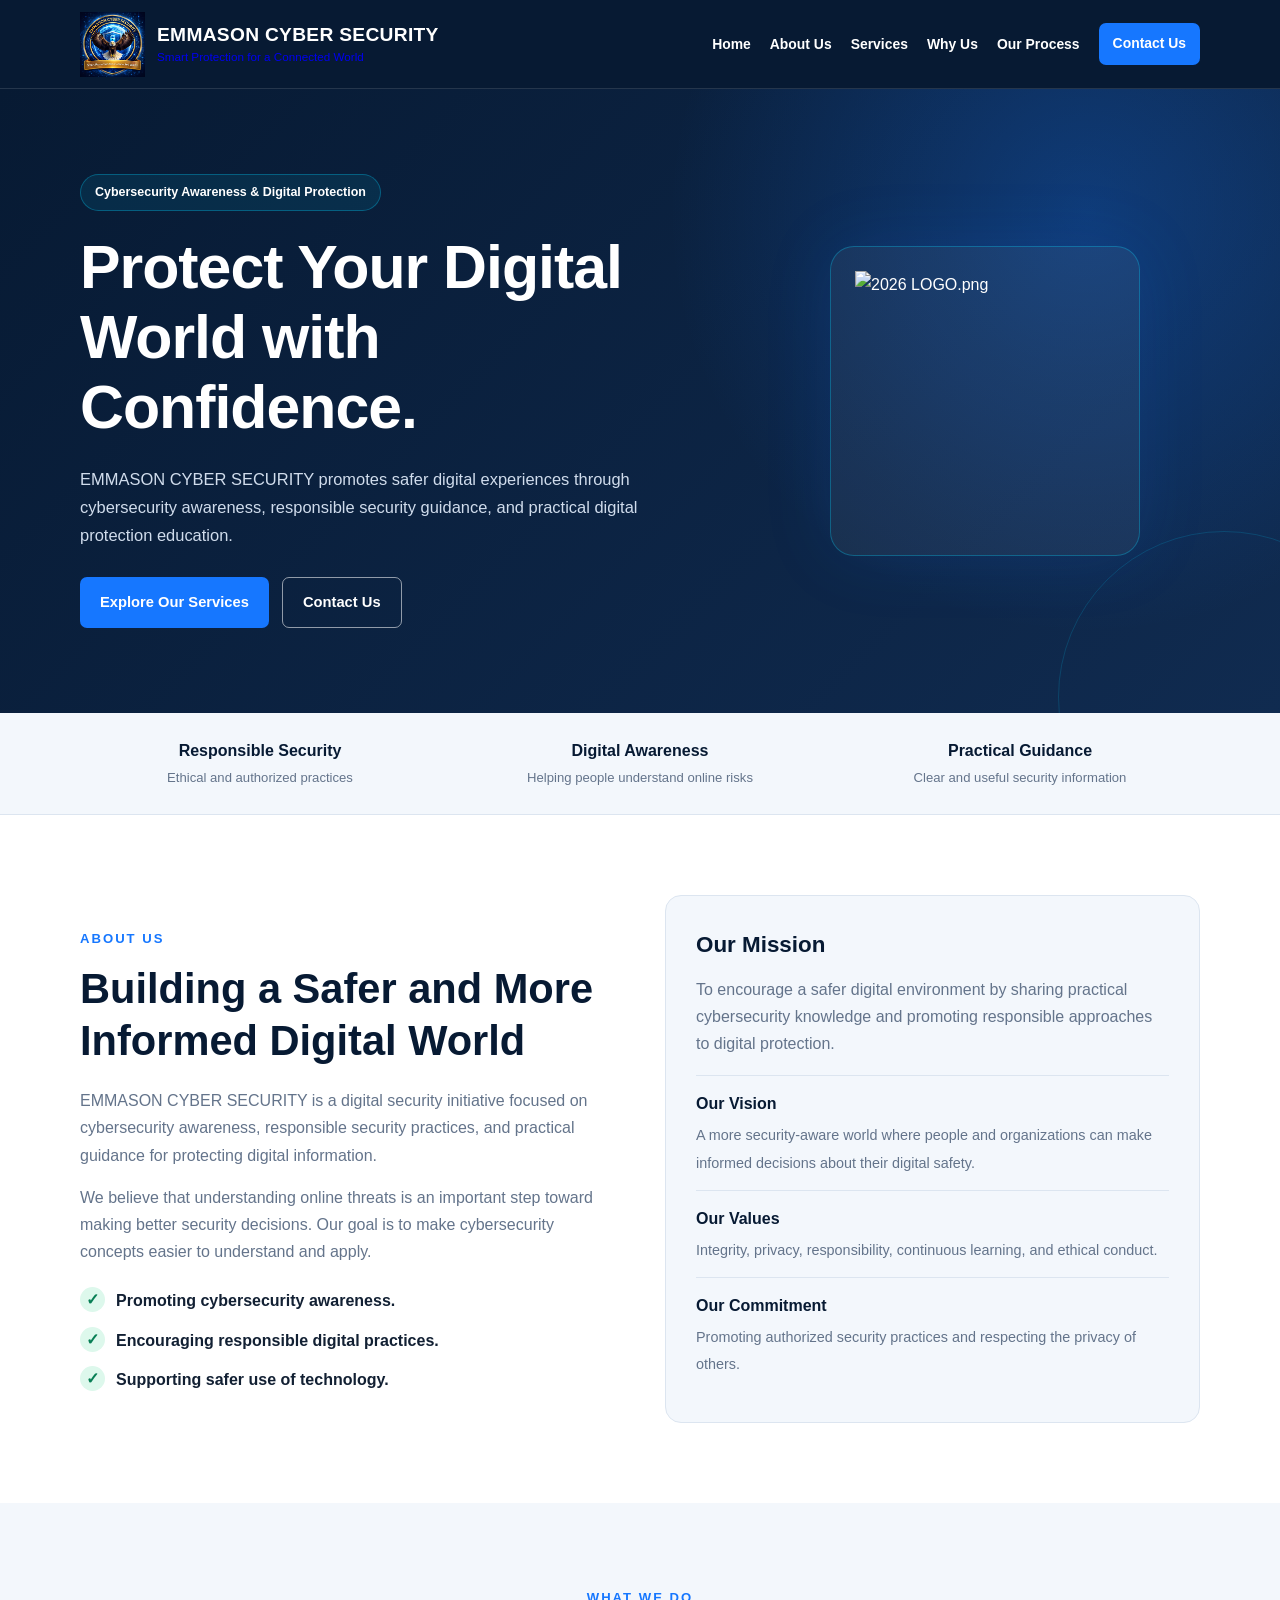
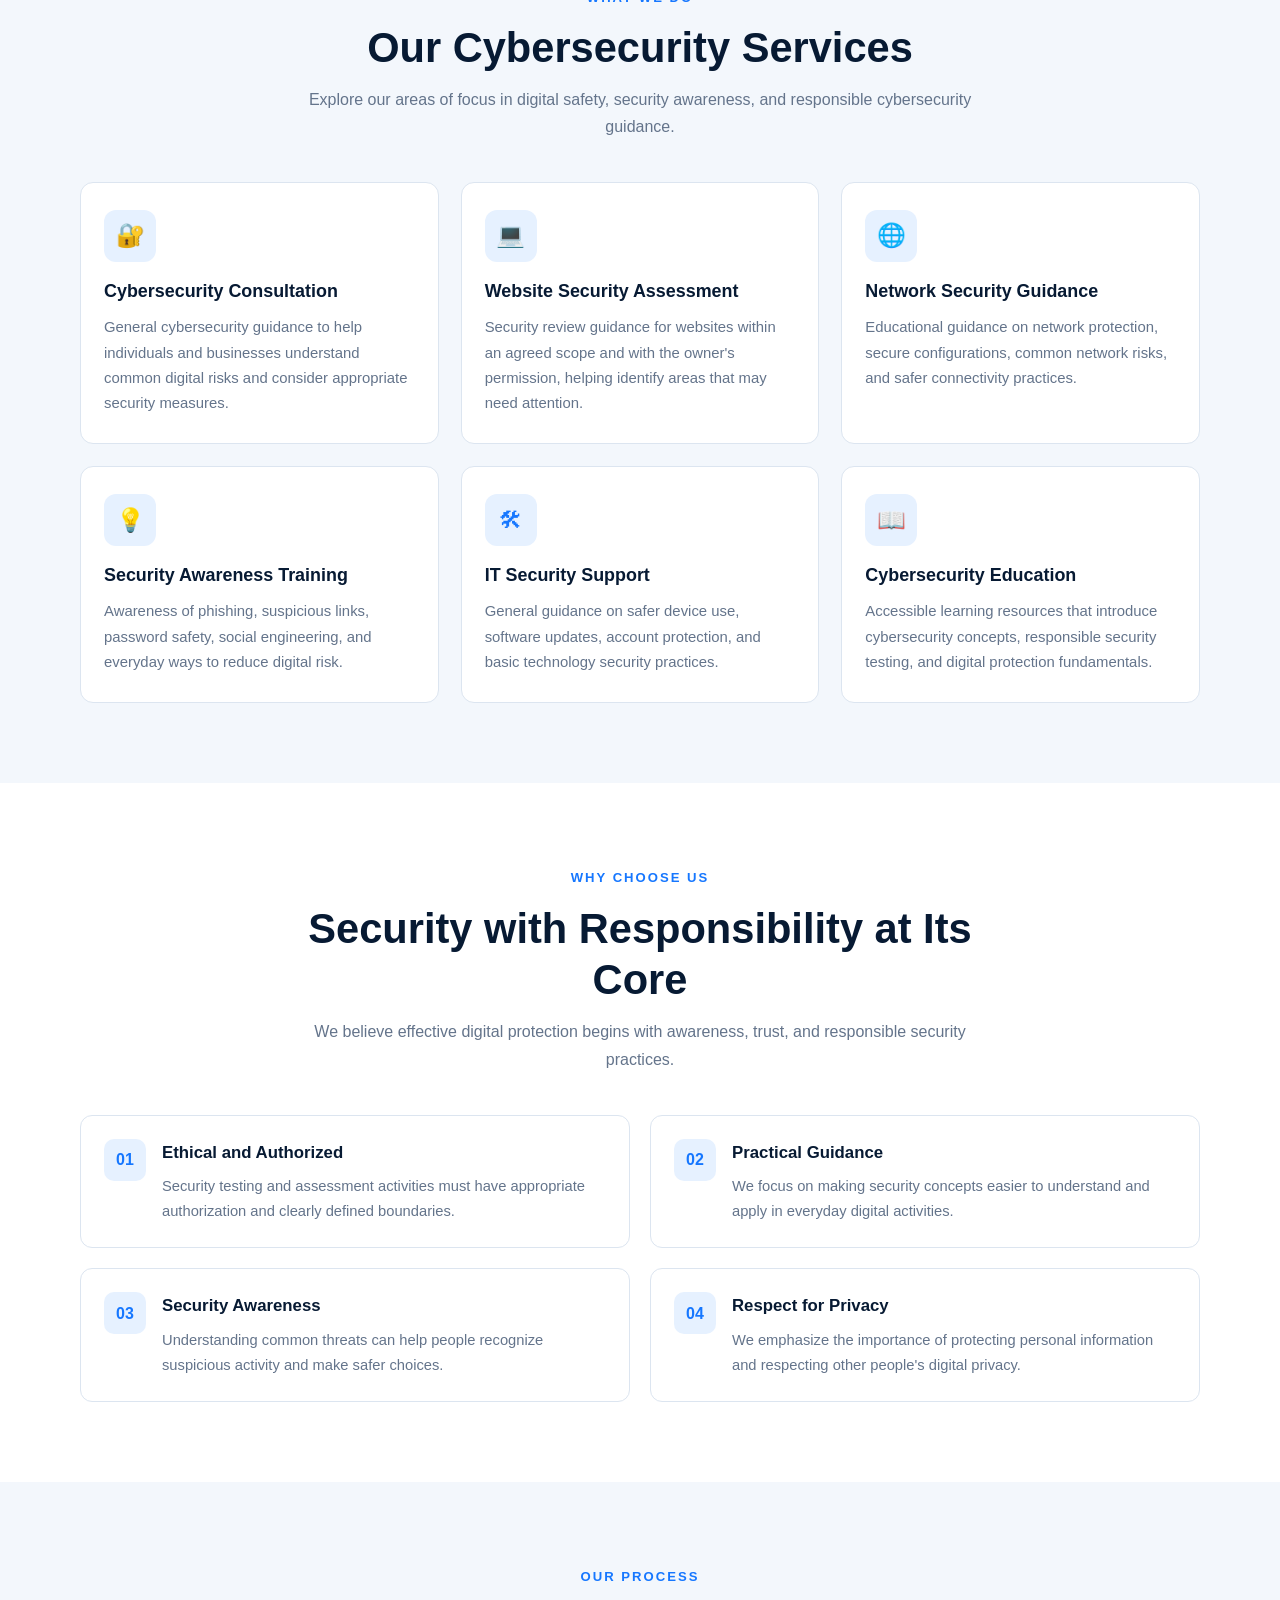
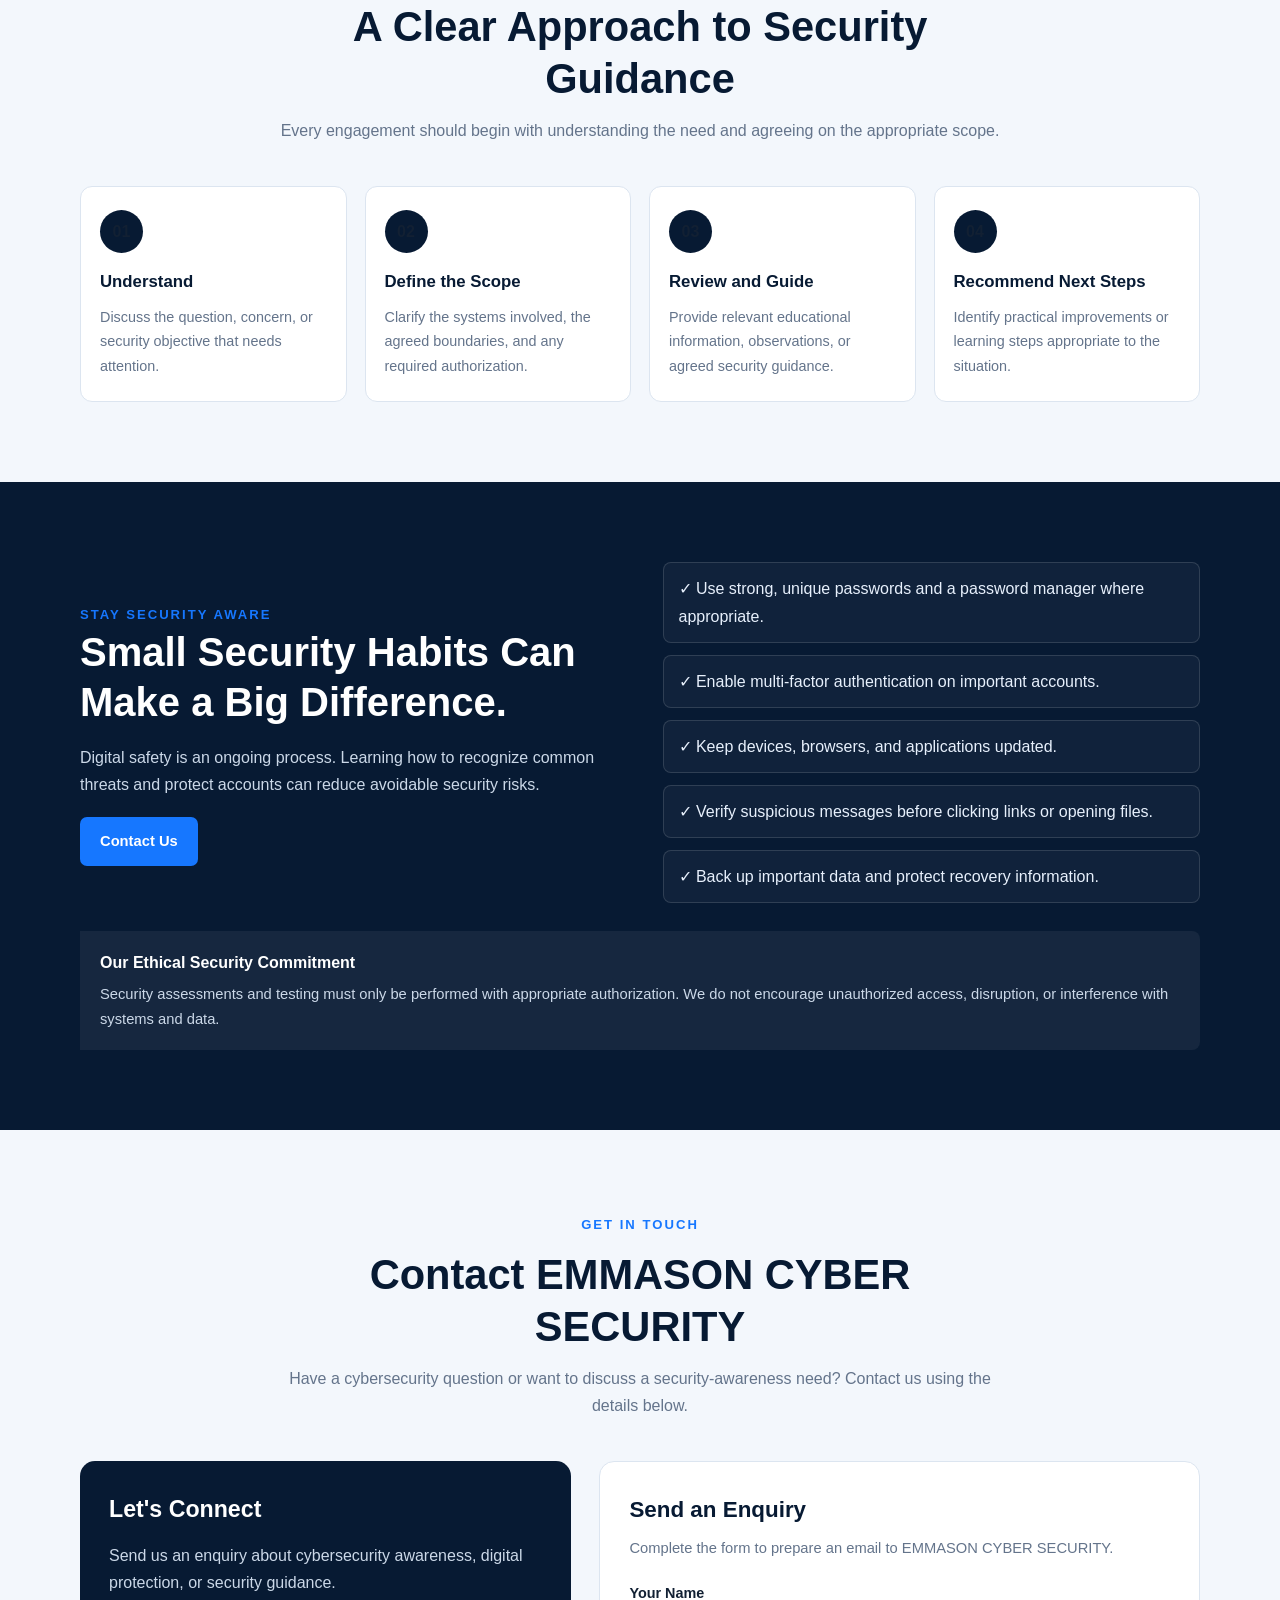
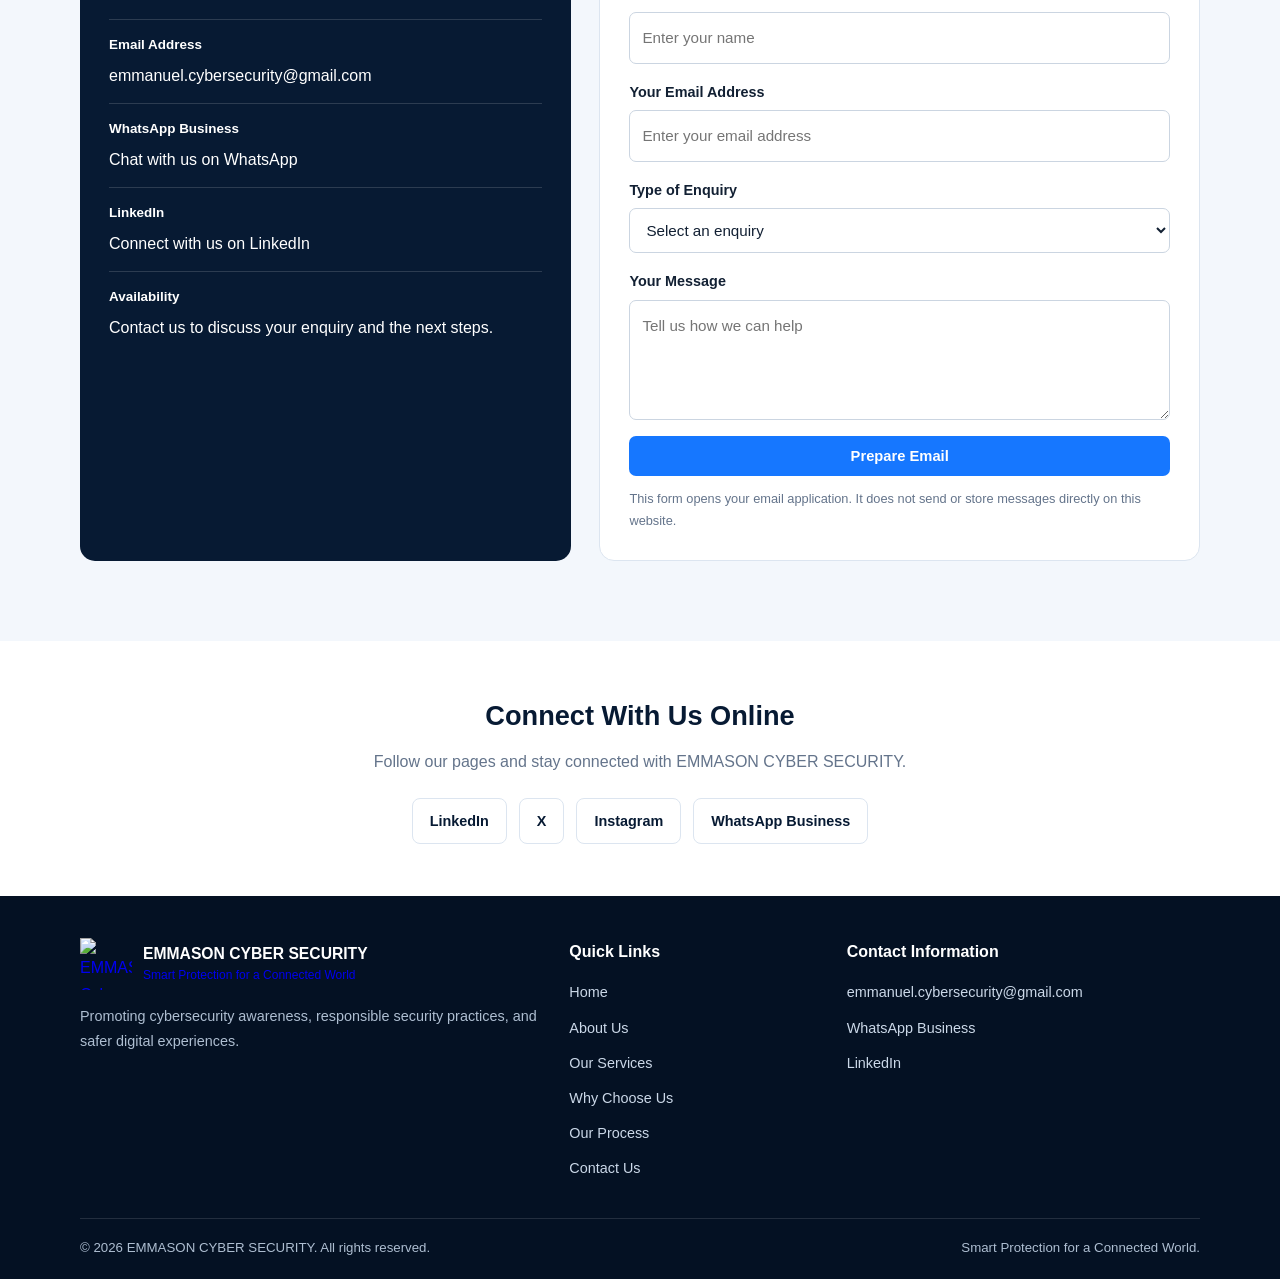
==== commit 5fcf8ae5: "Update index.html" ====
--- a/index.html
+++ b/index.html
@@ -35,7 +35,7 @@
             --navy: #071A33;
             --navy-light: #102747;
             --blue: #1677FF;
-            --cyan: #00D4FF;
+            --gold: #00D4FF;
             --white: #FFFFFF;
             --light: #F3F7FC;
             --gray: #64748B;
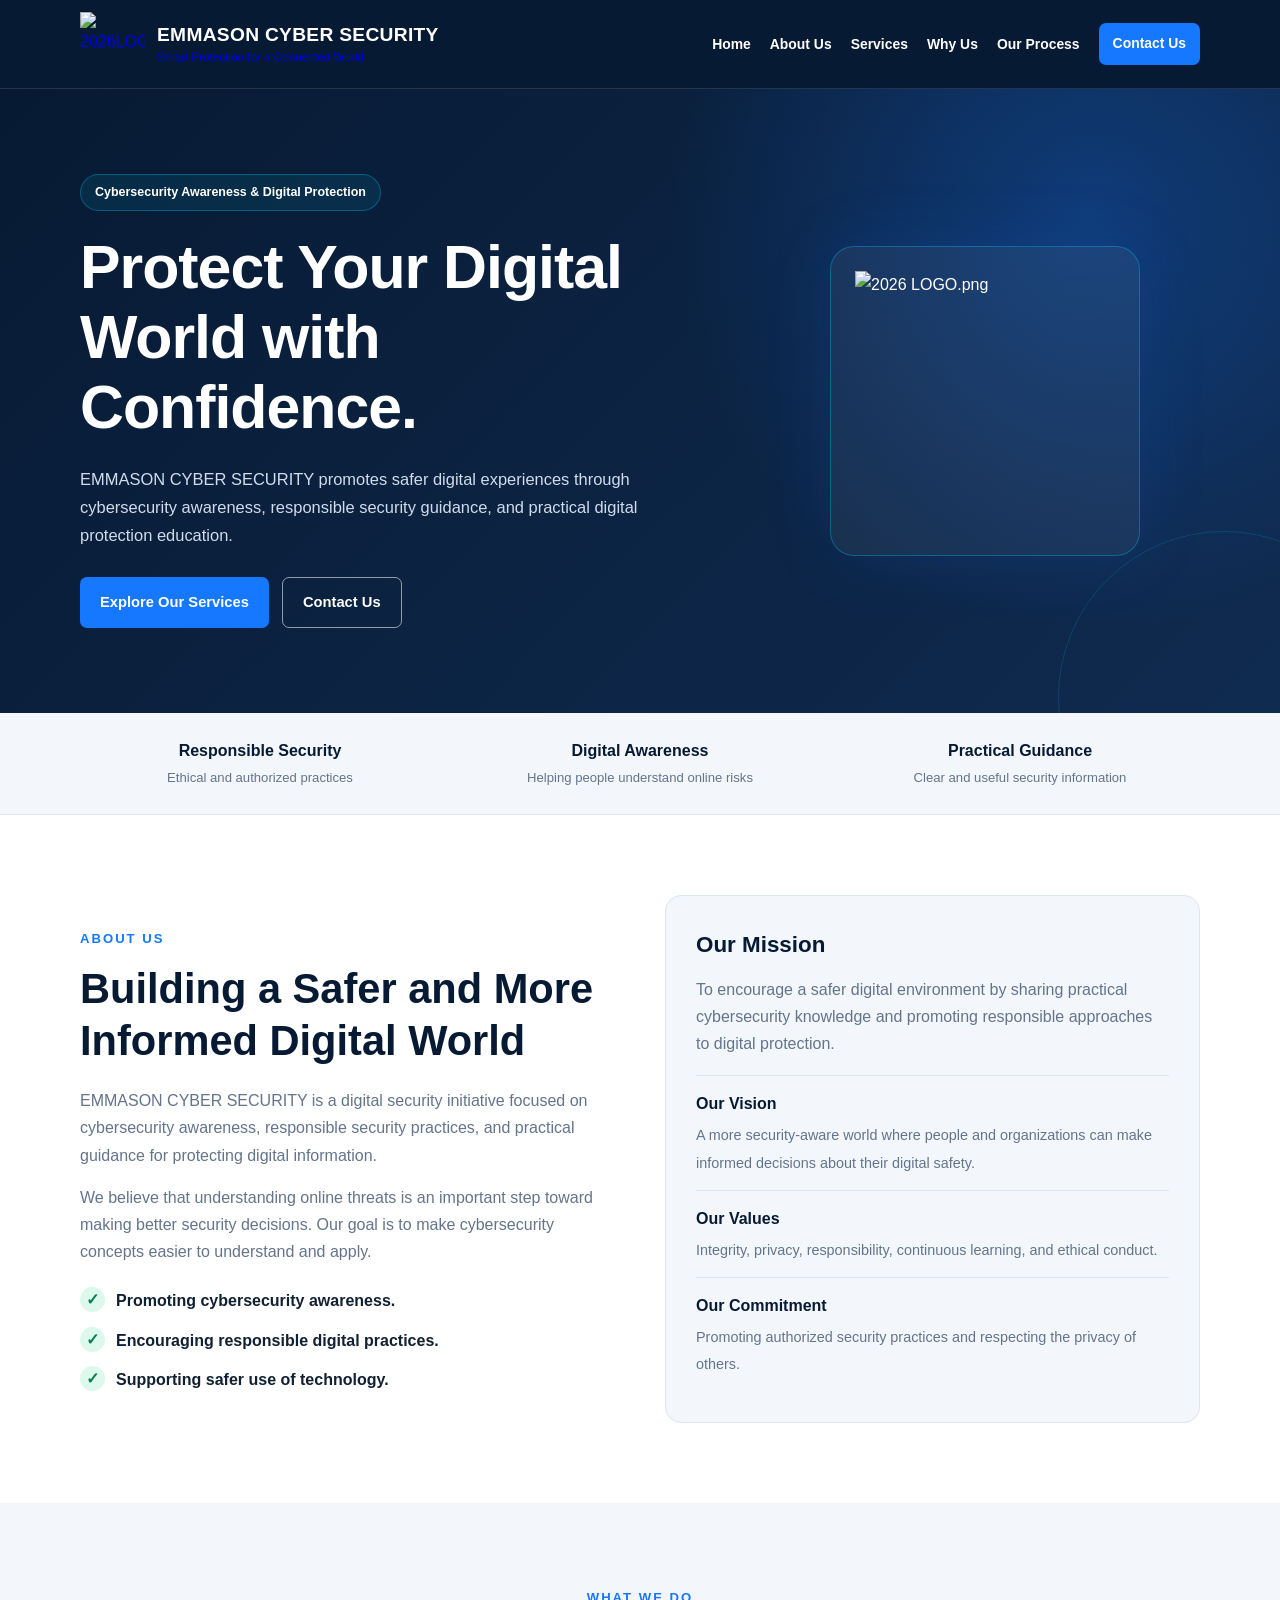
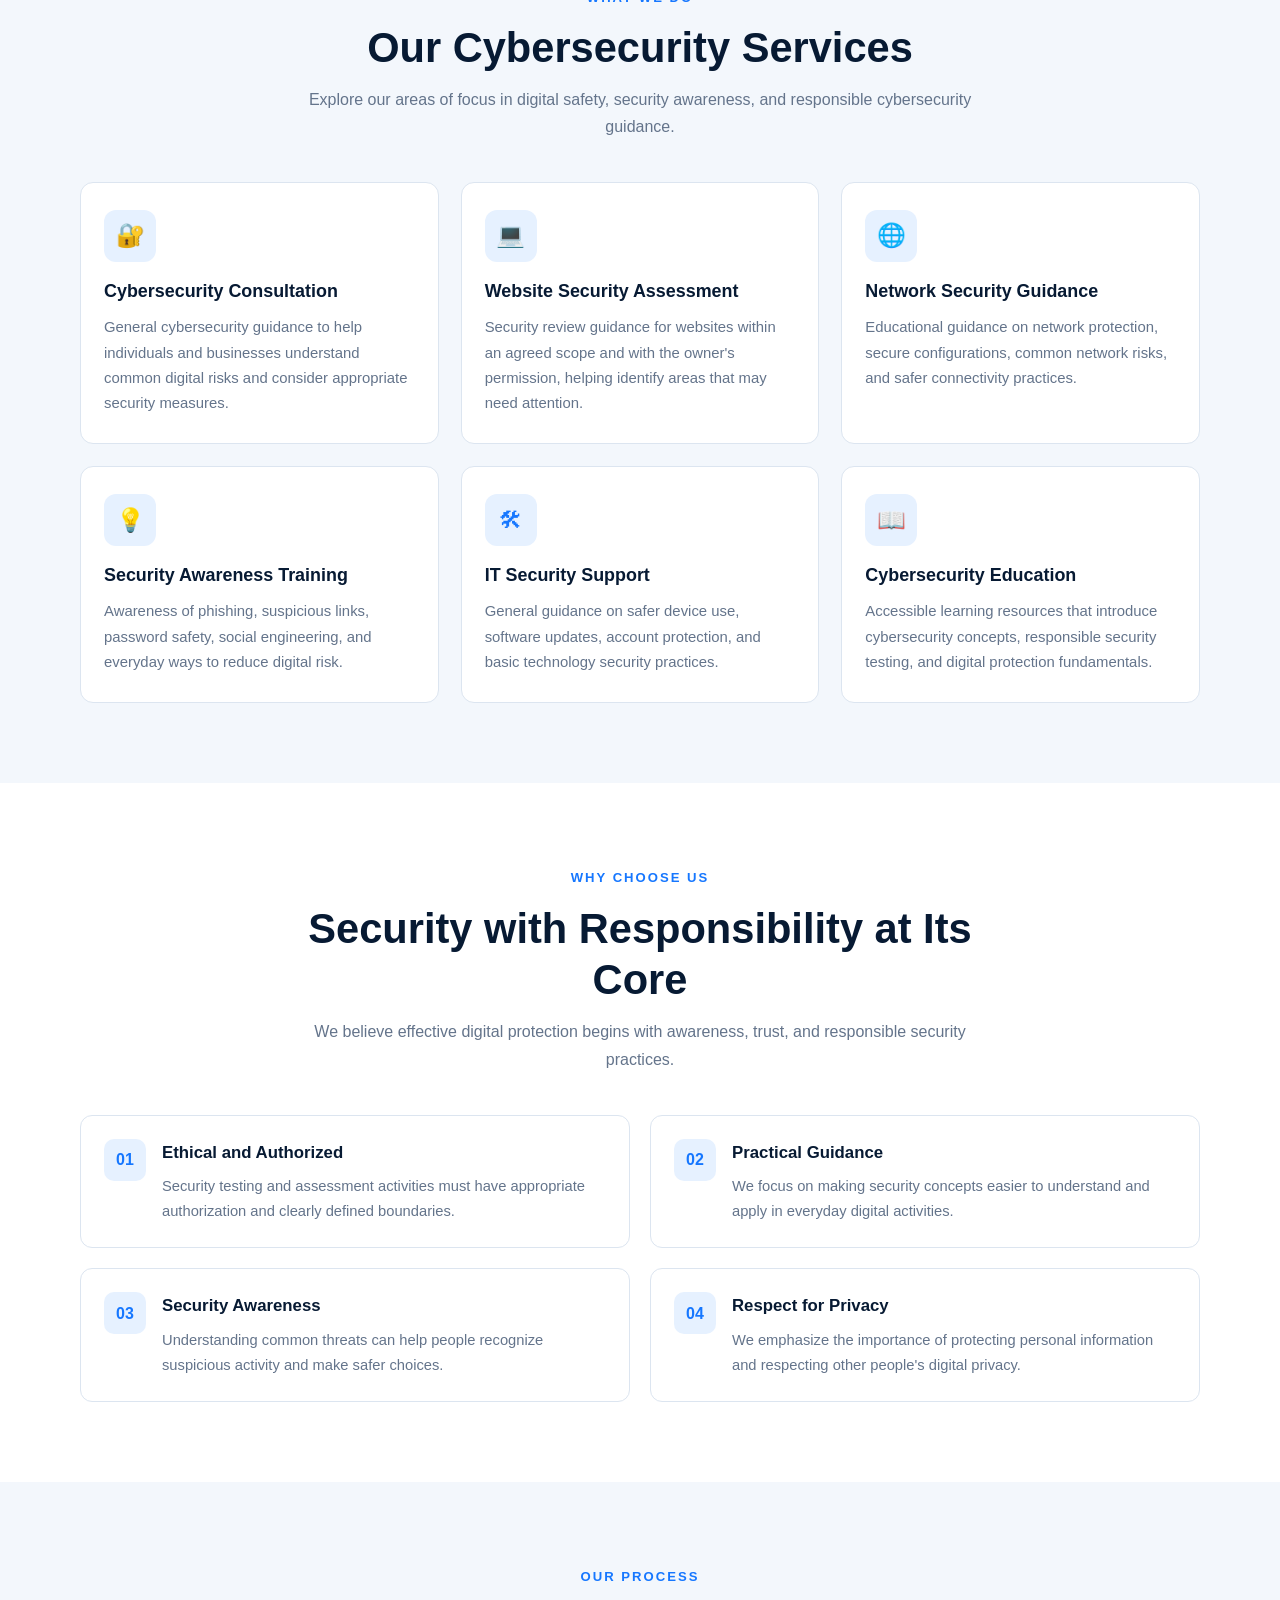
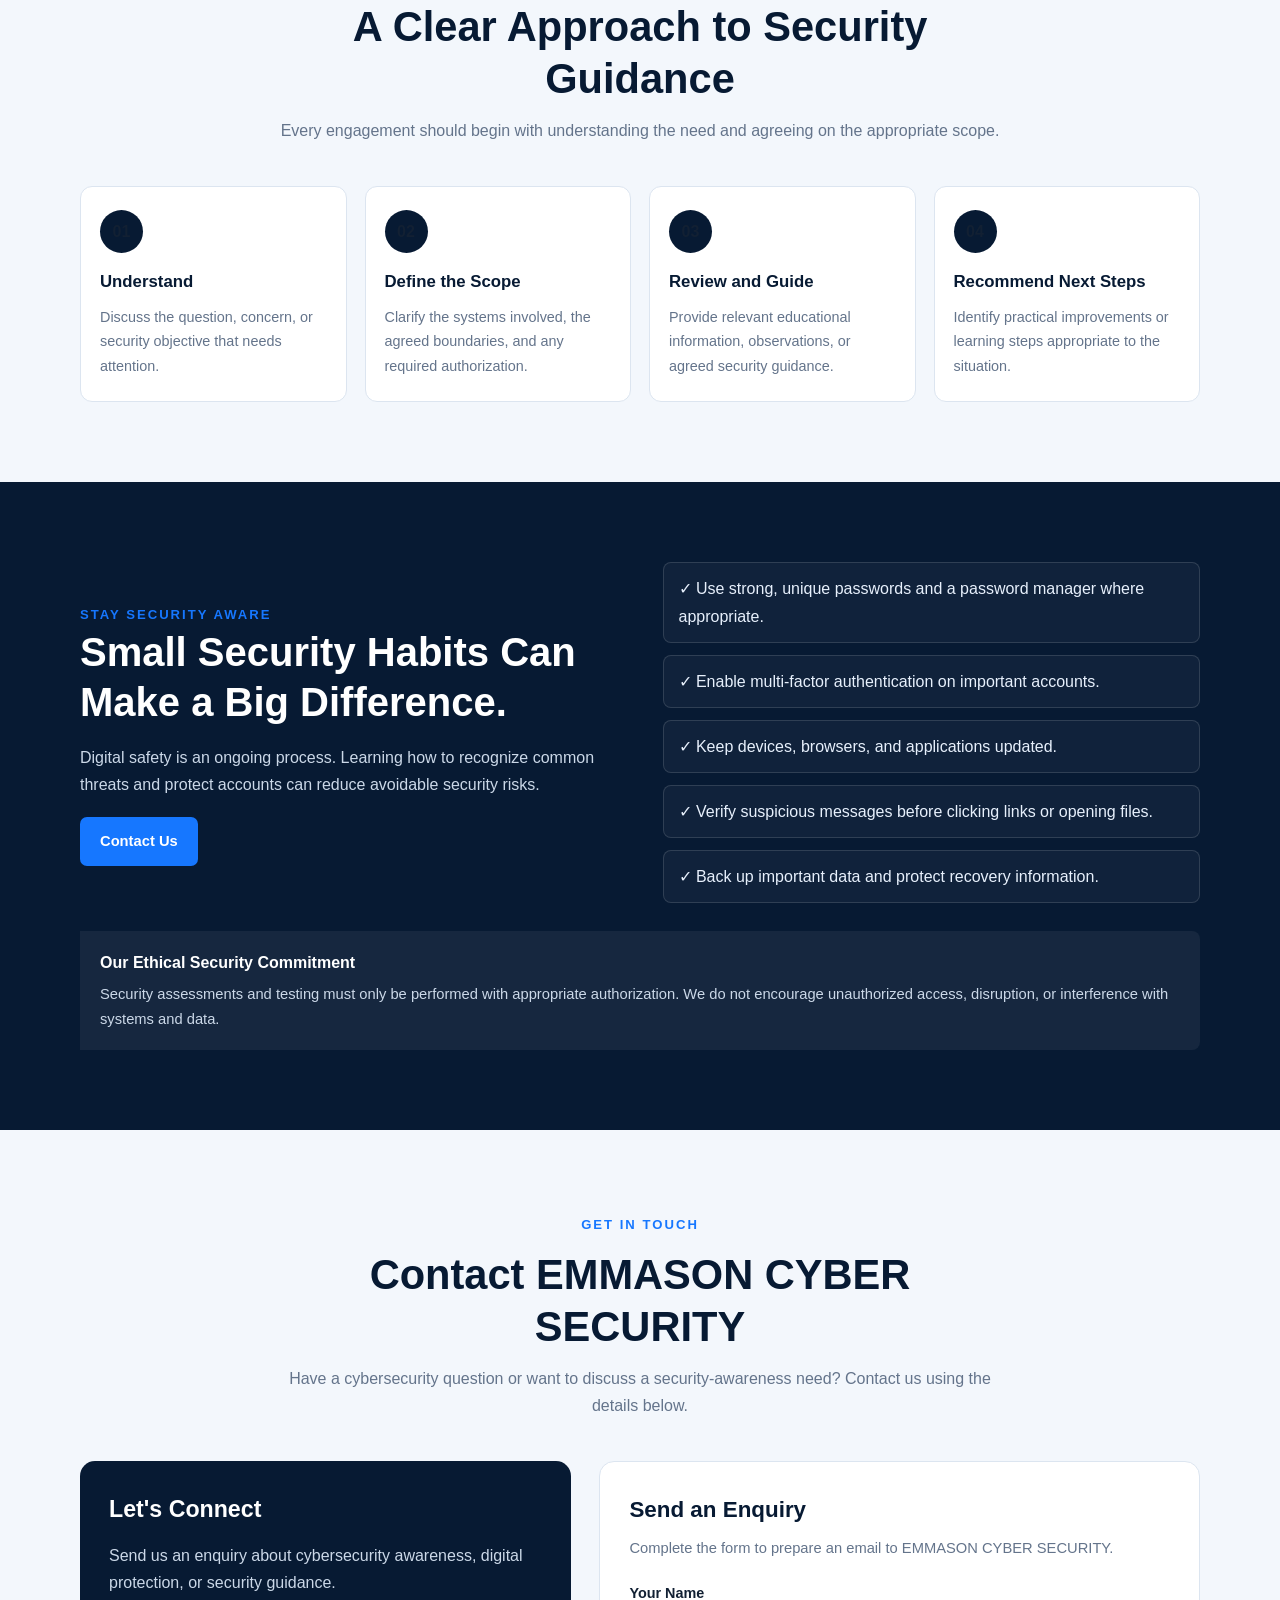
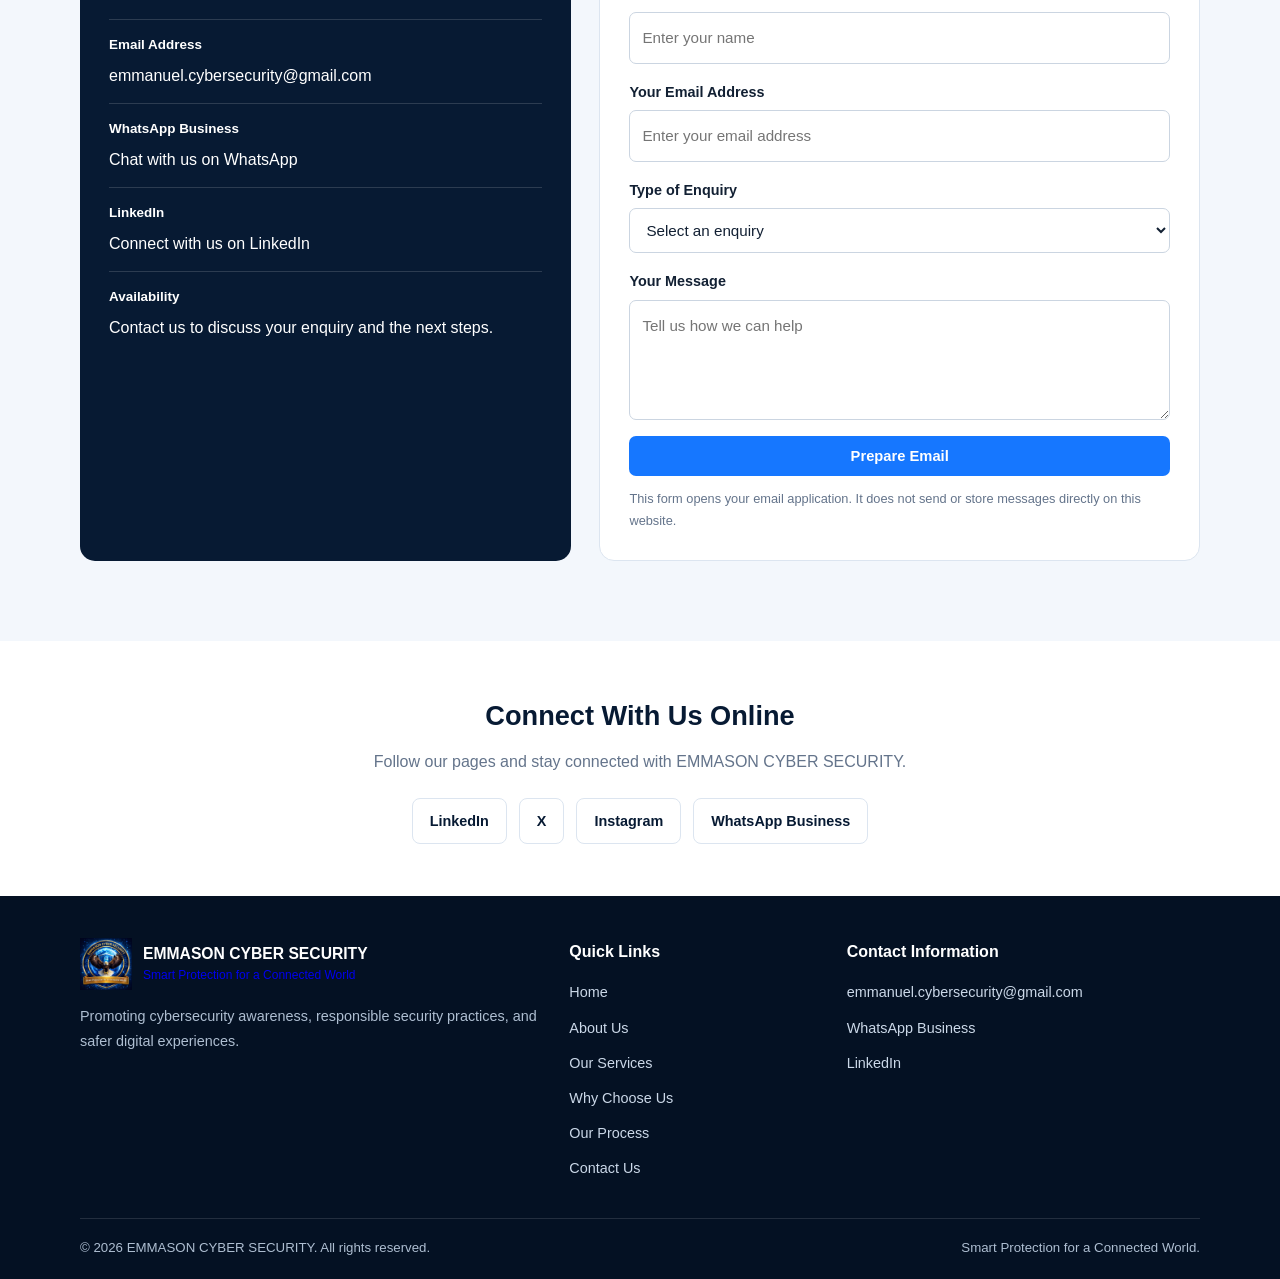
==== commit 06e79bac: "Update index.html" ====
--- a/index.html
+++ b/index.html
@@ -1115,8 +1115,8 @@
           <a class="brand" href="#home" aria-label="2026LOGO.png">
 
                 <img
-                    src="2026 LOGO.png"
-                    alt="2026 LOGO.png"
+                    src="2026LOGO.png"
+                    alt="2026LOGO.png"
                     class="logo"
                     width="65"
                     height="65"
@@ -1974,7 +1974,7 @@
                     <a class="footer-brand" href="#home">
 
                         <img
-                            src="2026LOGO.png"
+                            src="2026 LOGO.png"
                             alt="EMMASON Cyber Security logo"
                             class="footer-logo"
                             width="52"
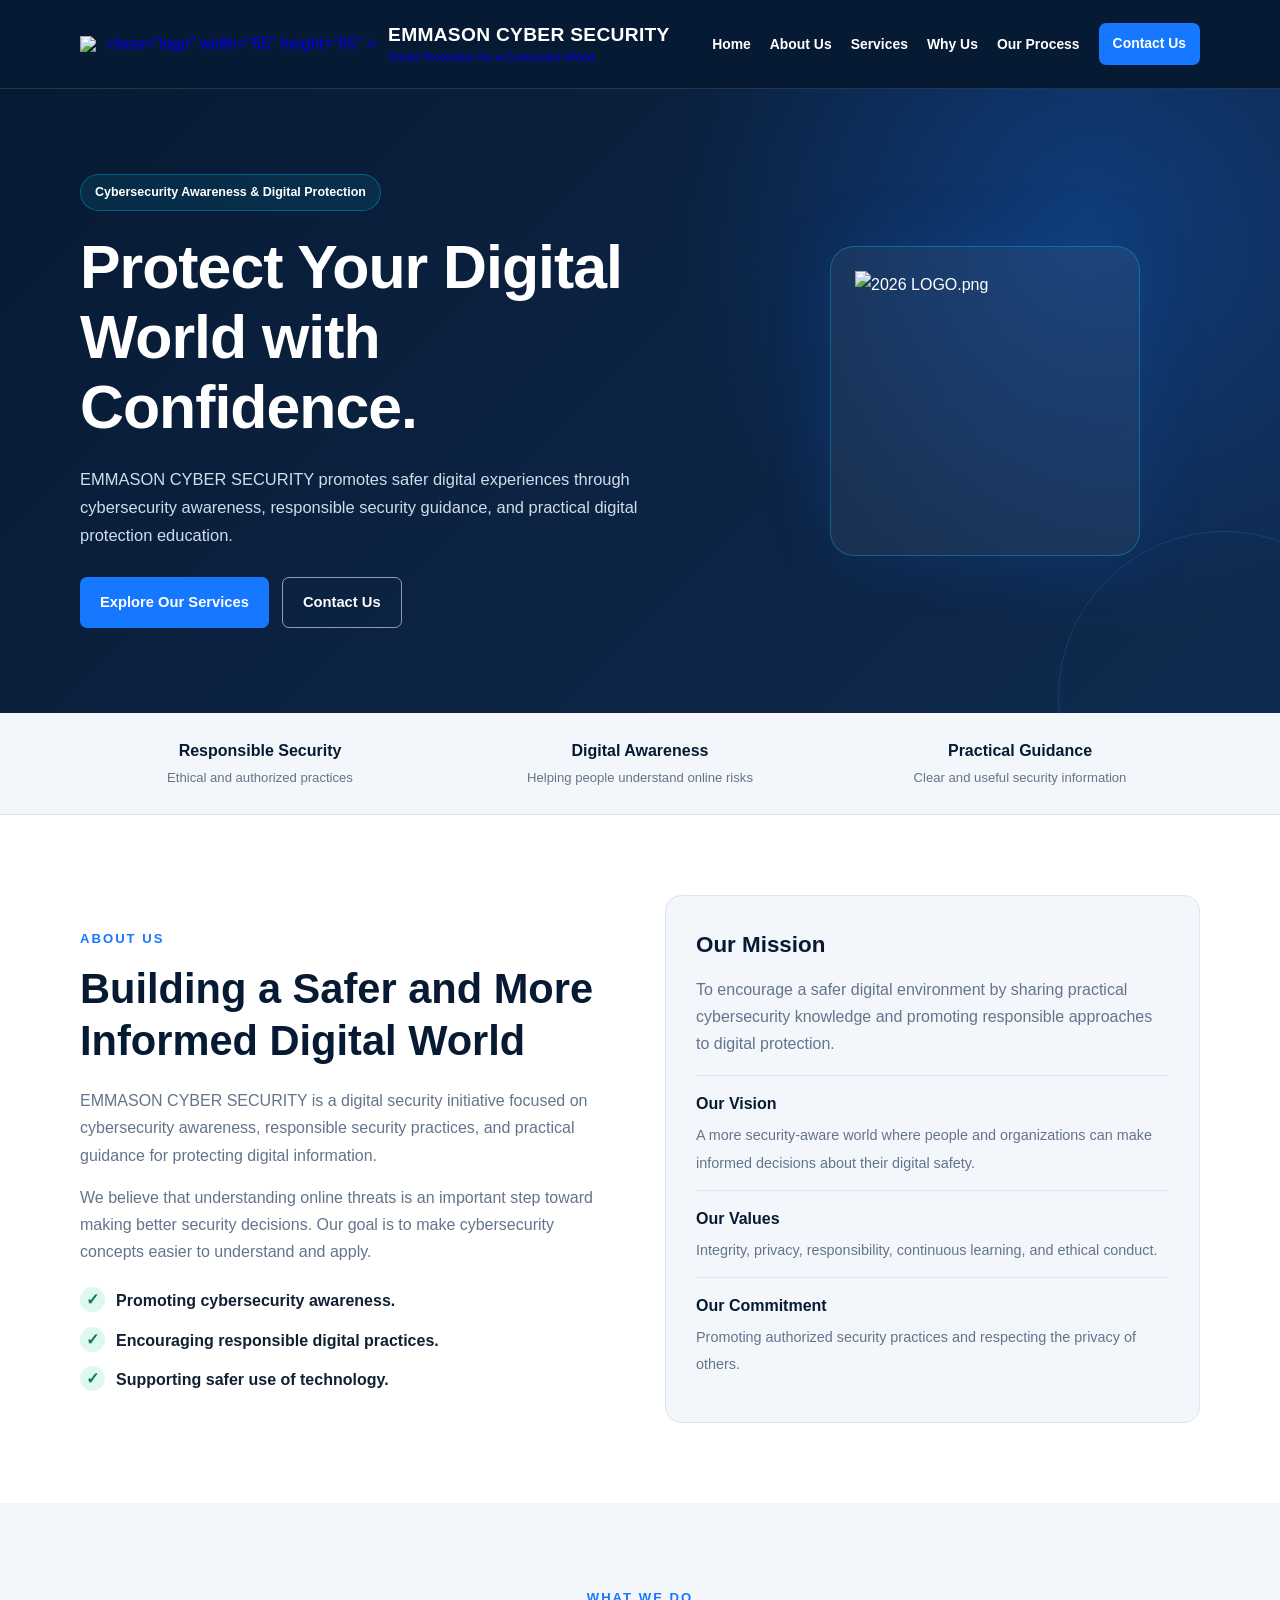
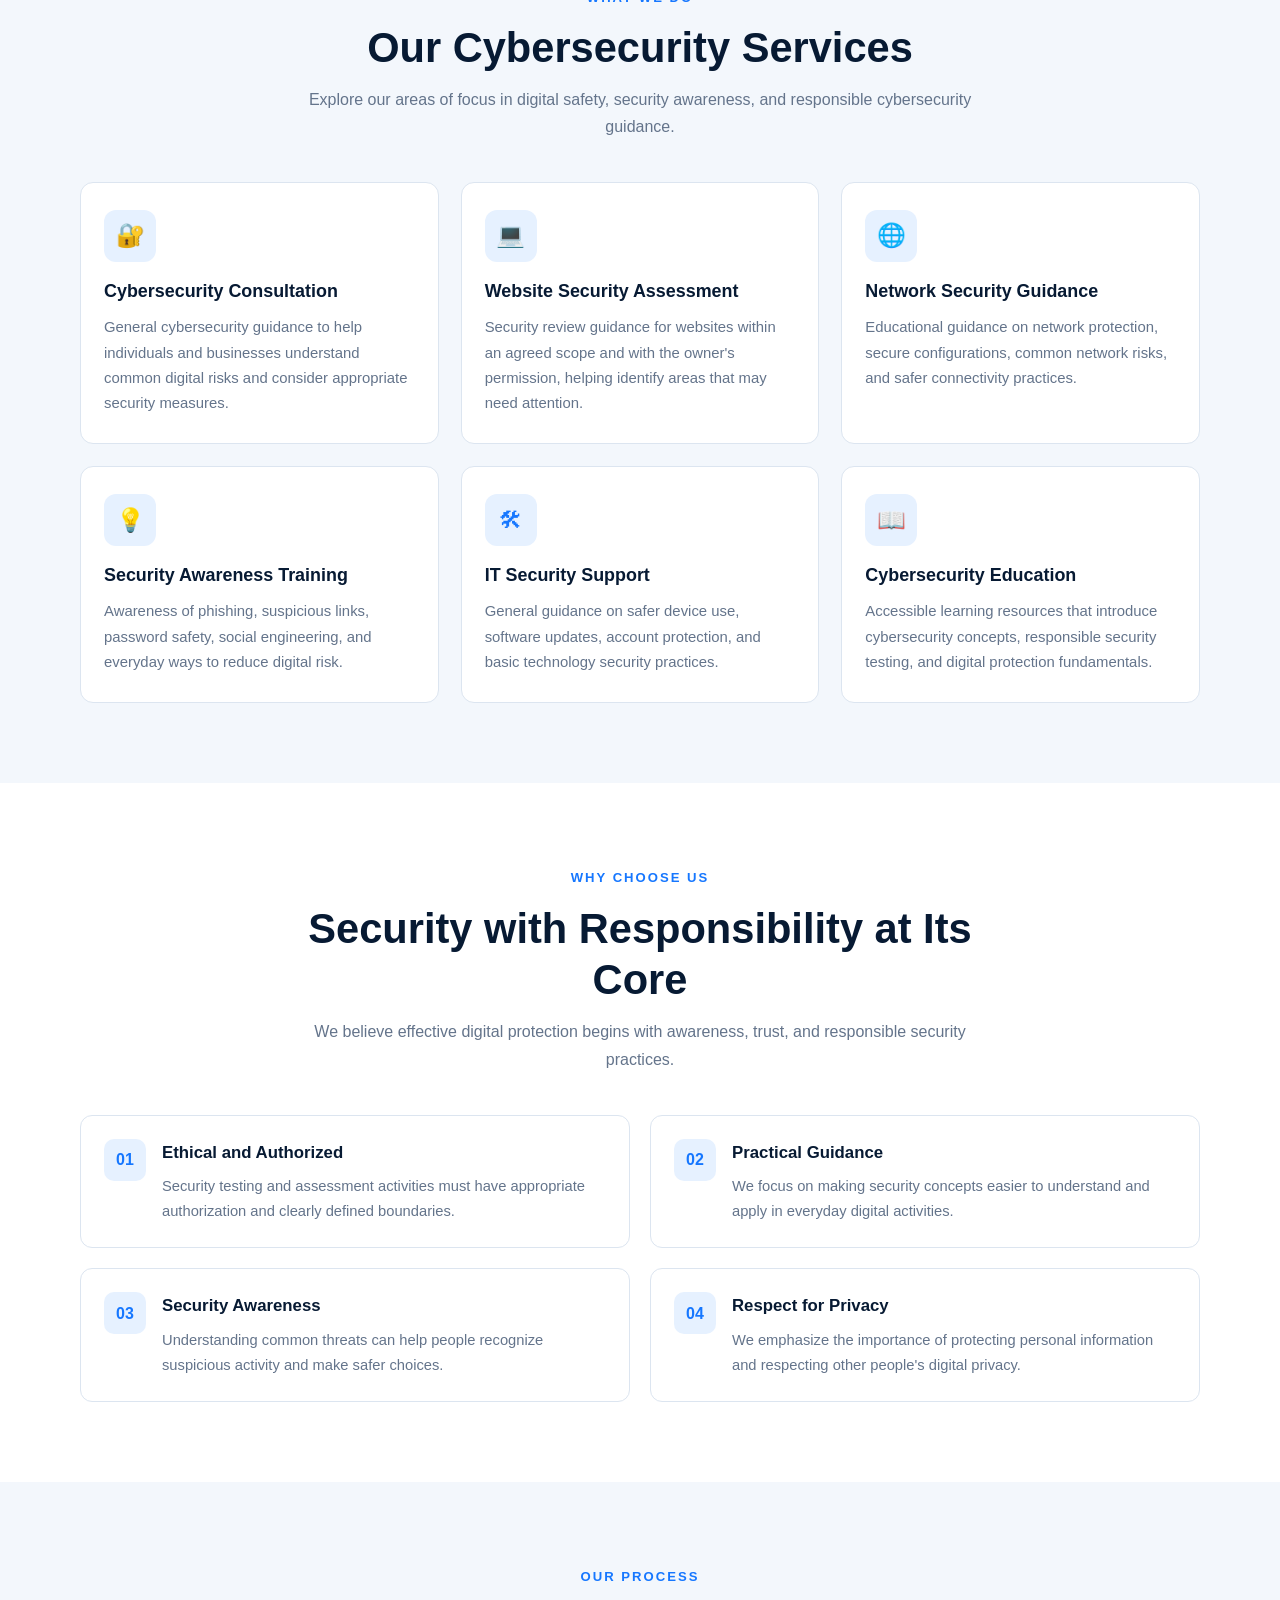
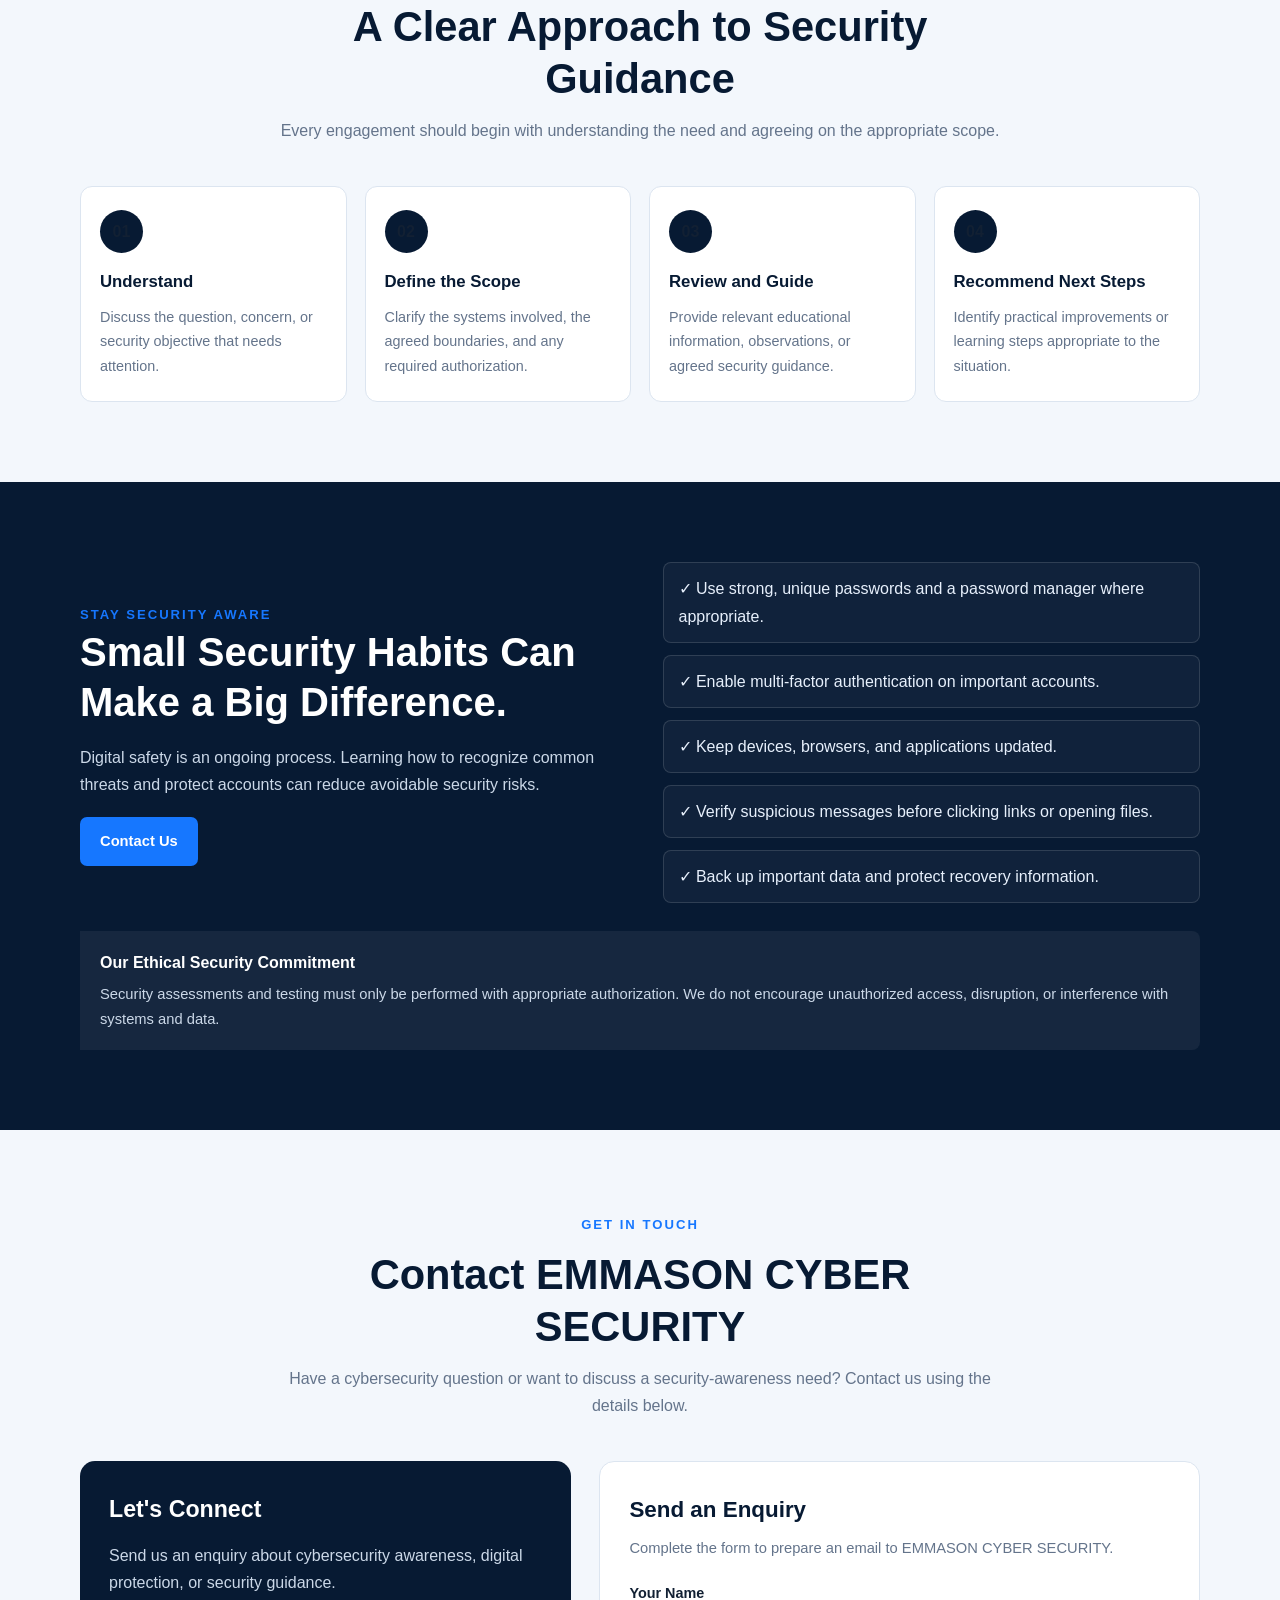
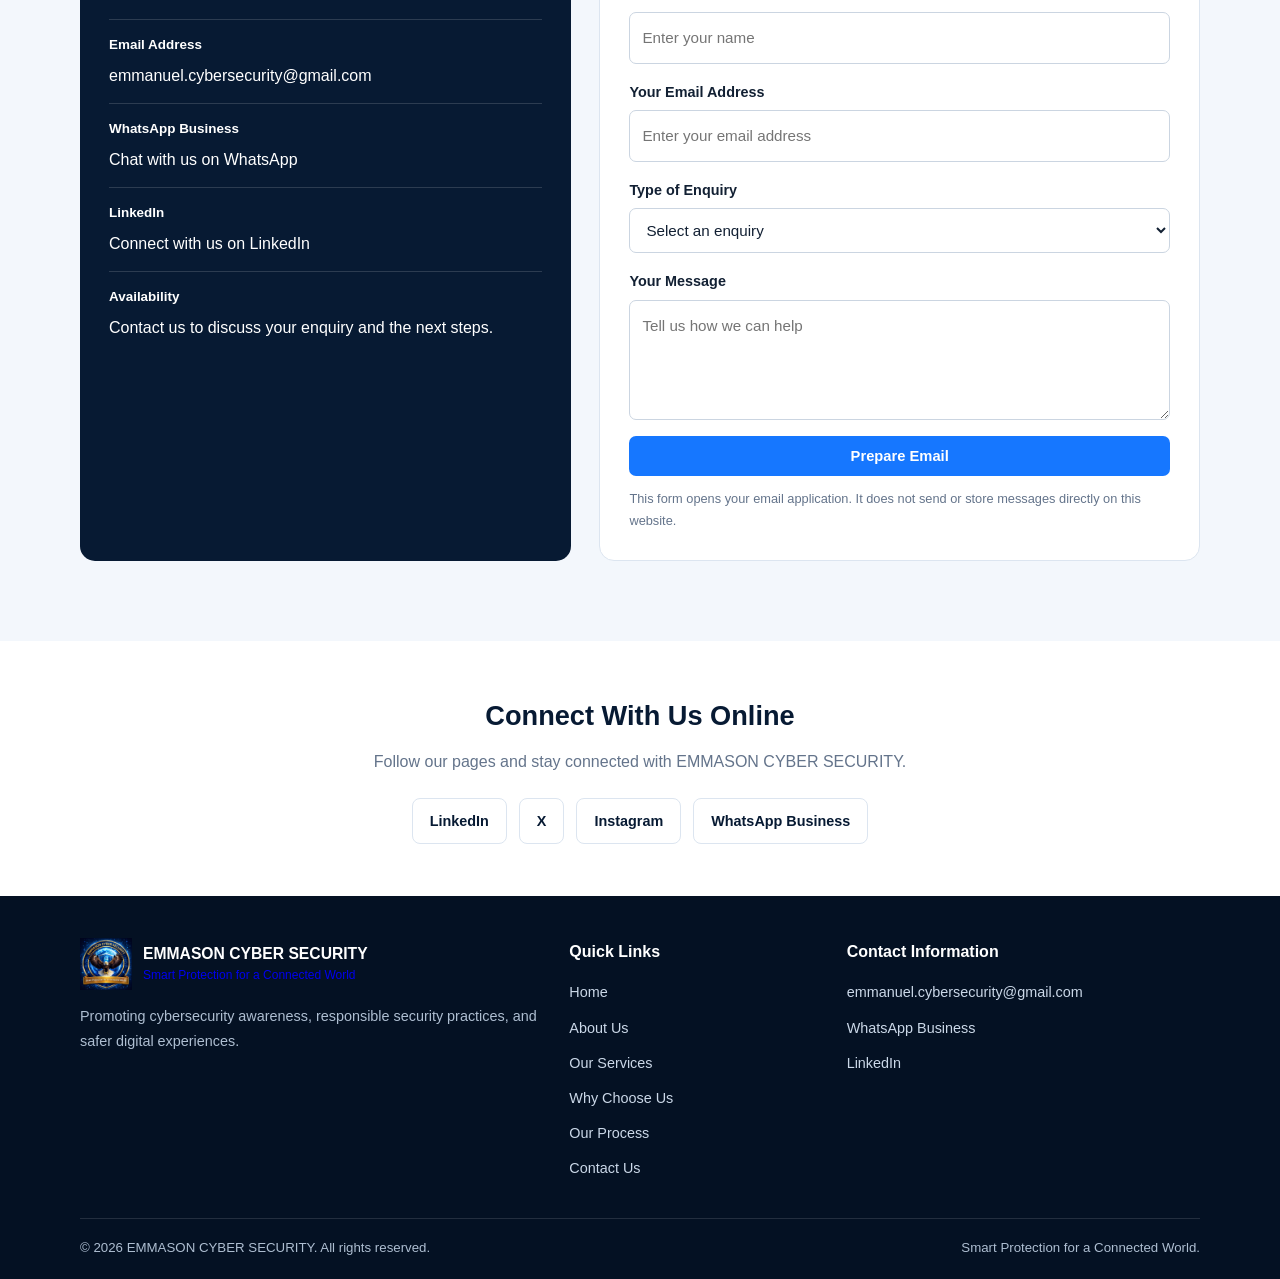
==== commit 78518ee9: "Update index.html" ====
--- a/index.html
+++ b/index.html
@@ -1116,7 +1116,7 @@
 
                 <img
                     src="2026LOGO.png"
-                    alt="2026LOGO.png"
+                    <!--alt="#"-->
                     class="logo"
                     width="65"
                     height="65"
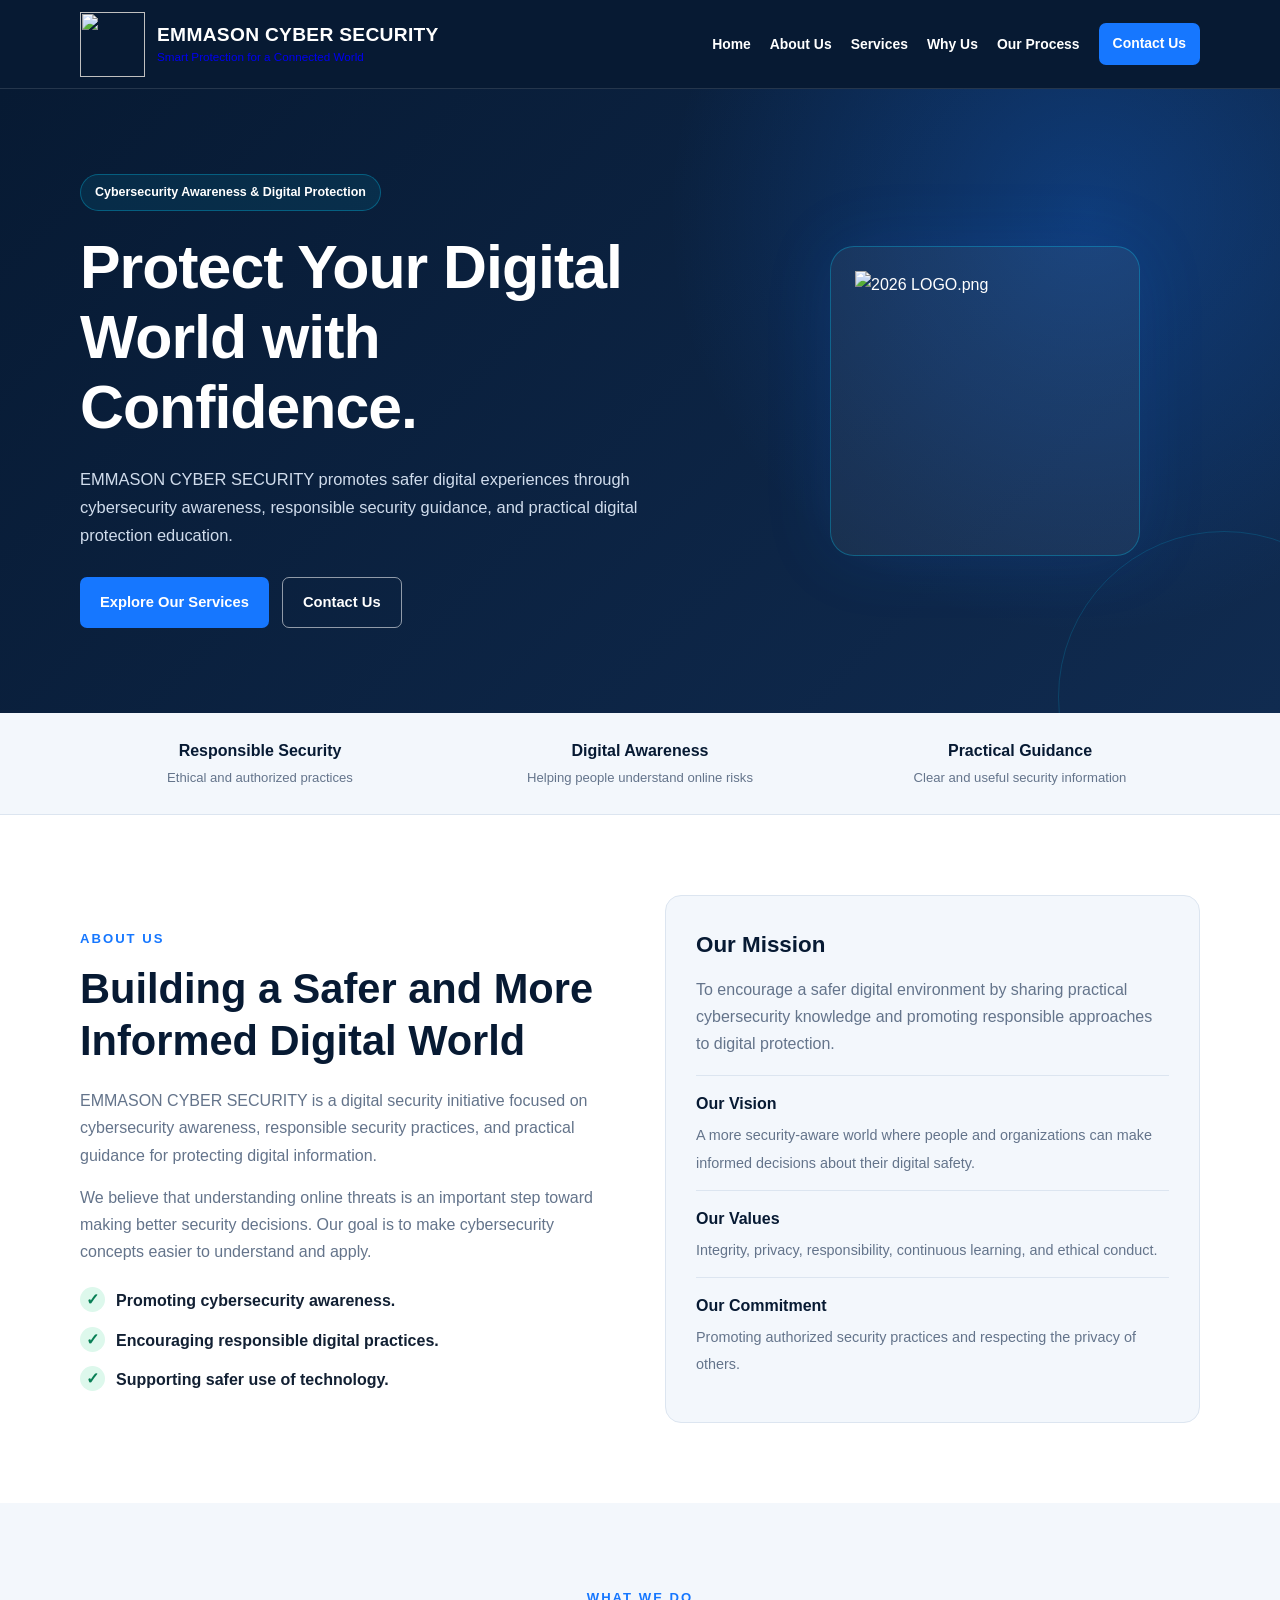
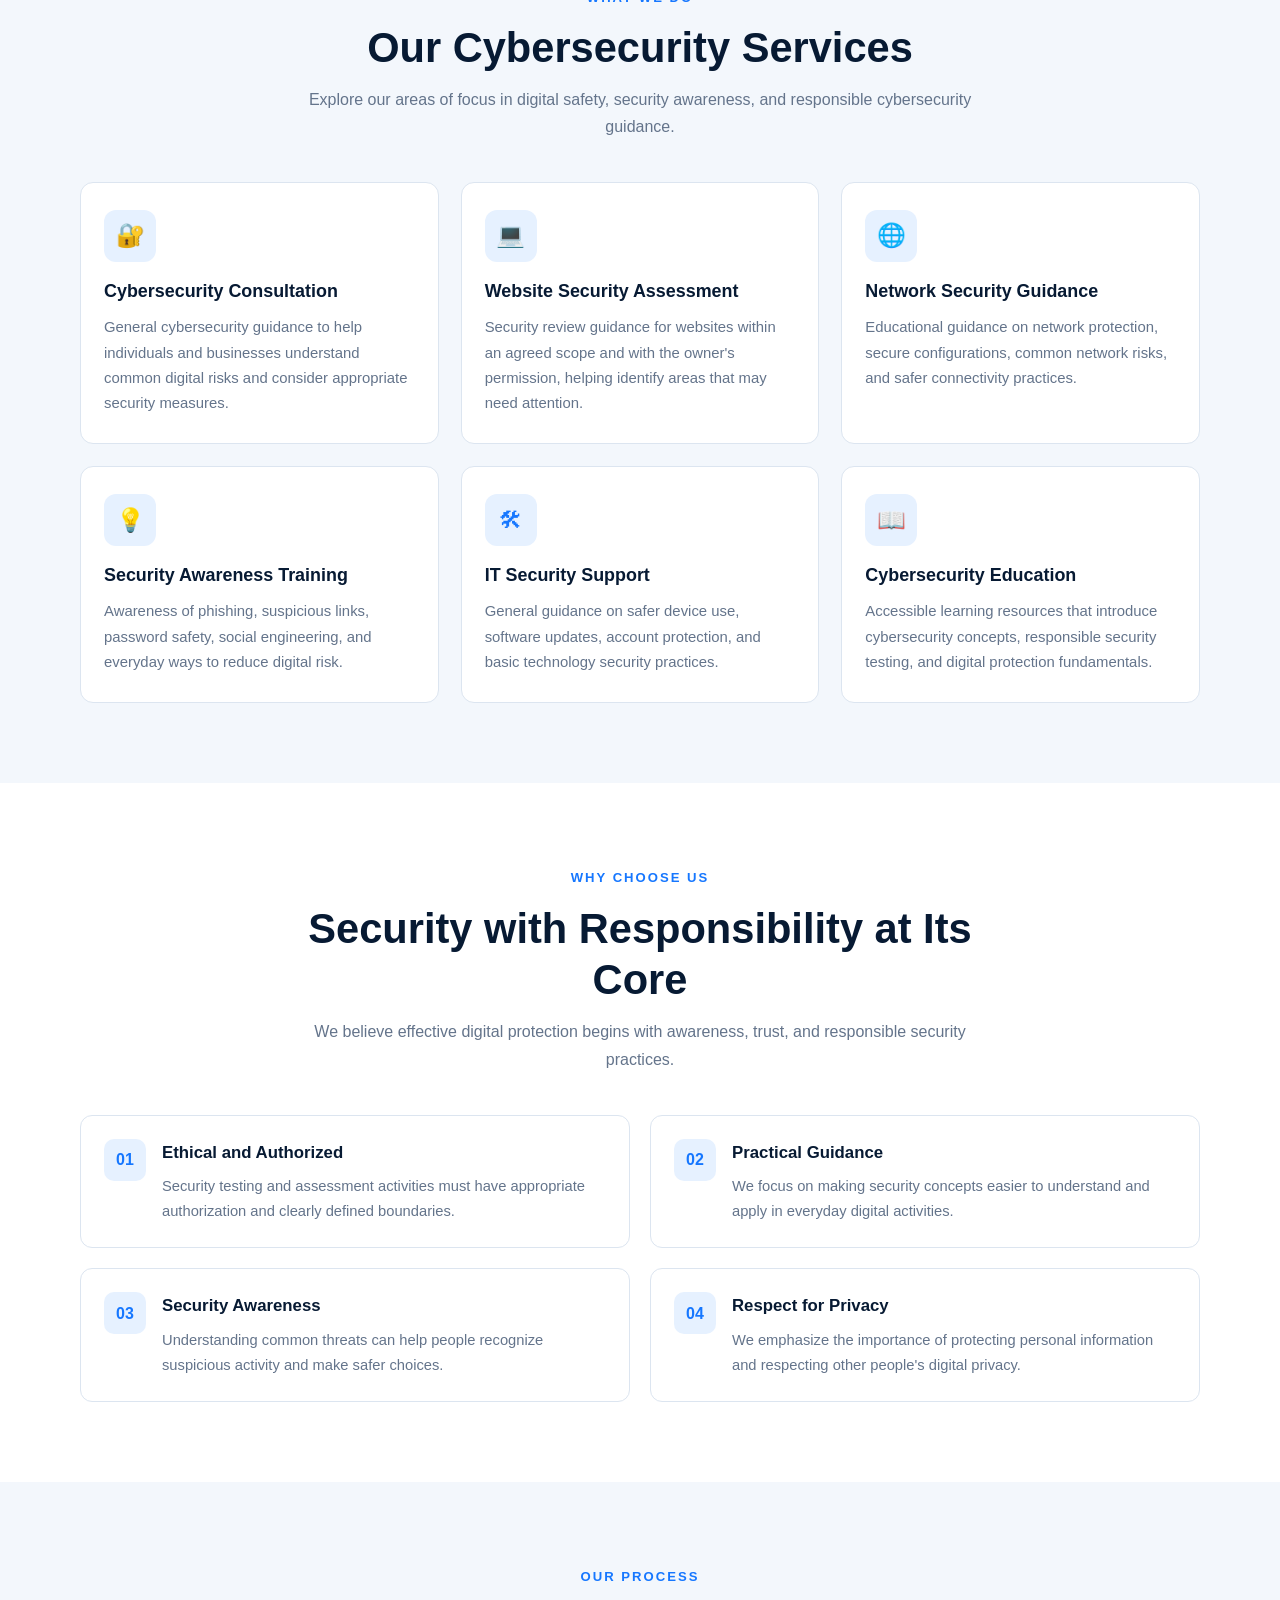
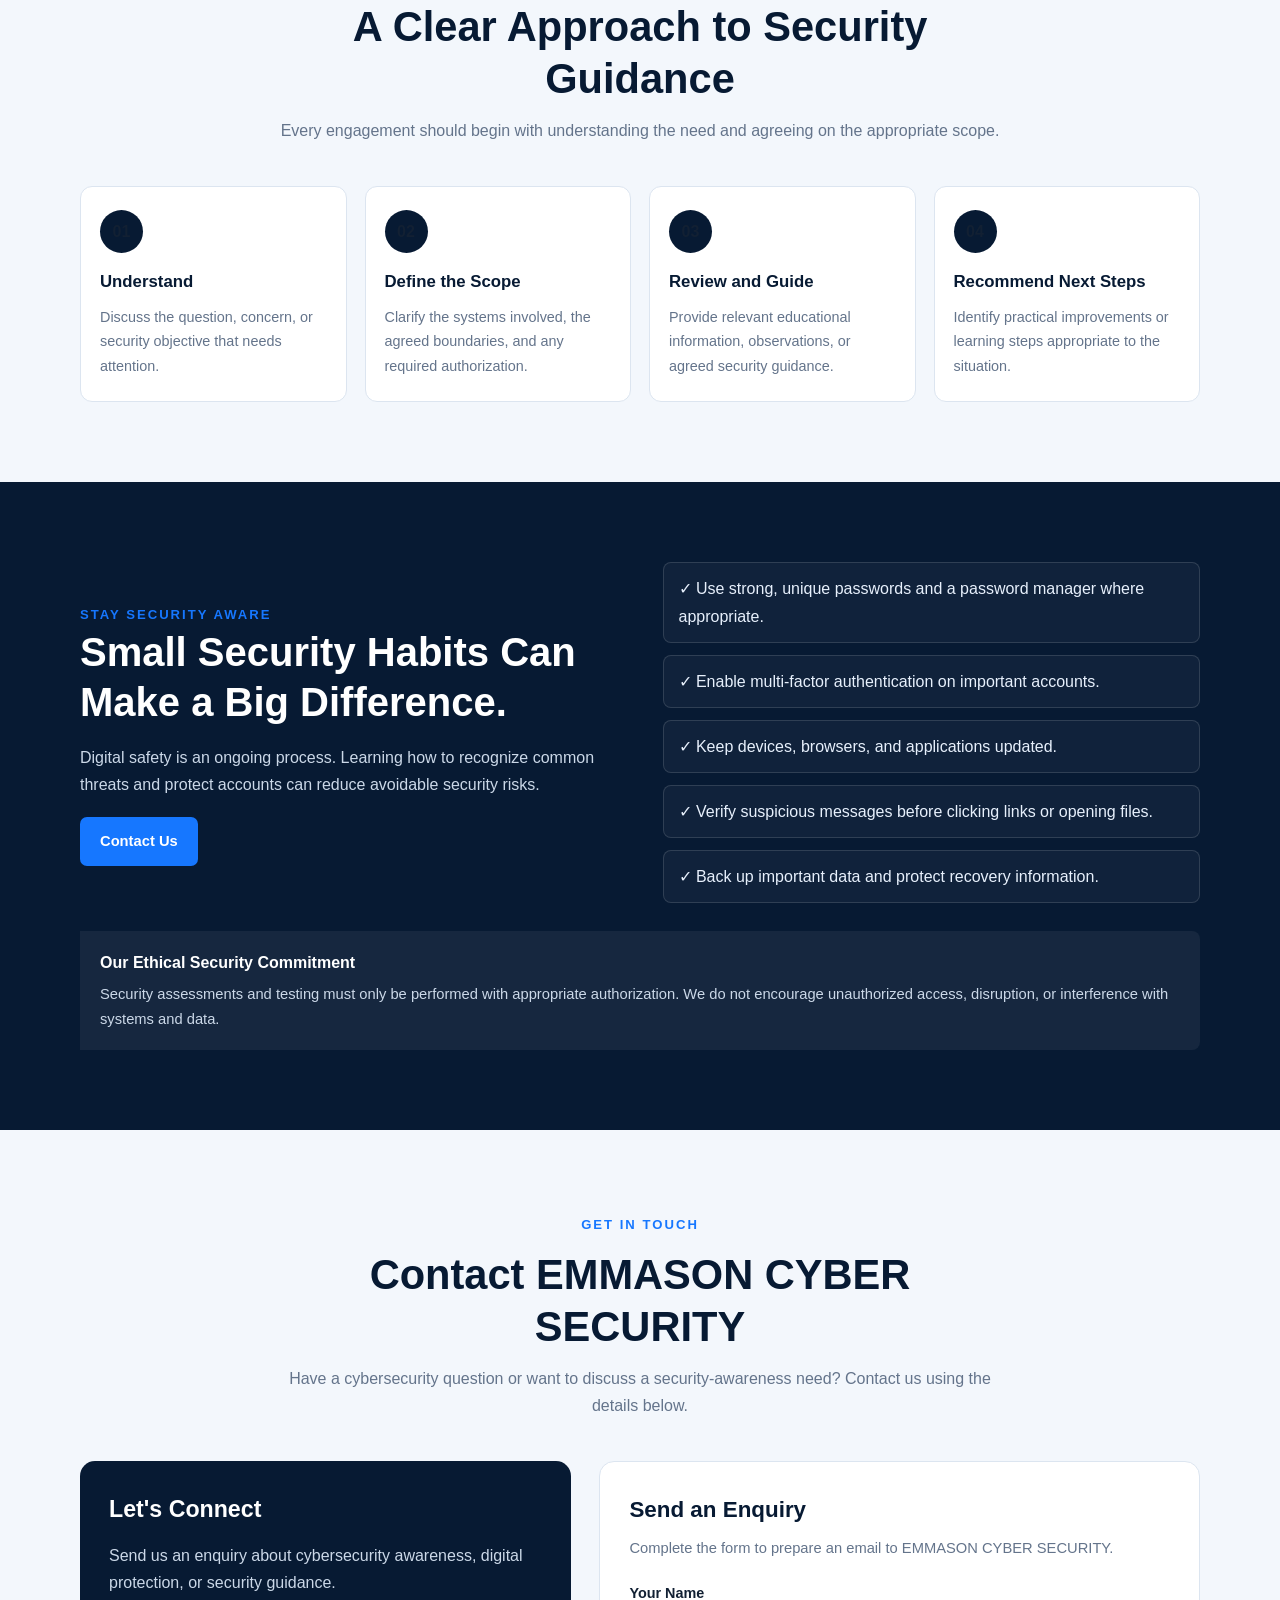
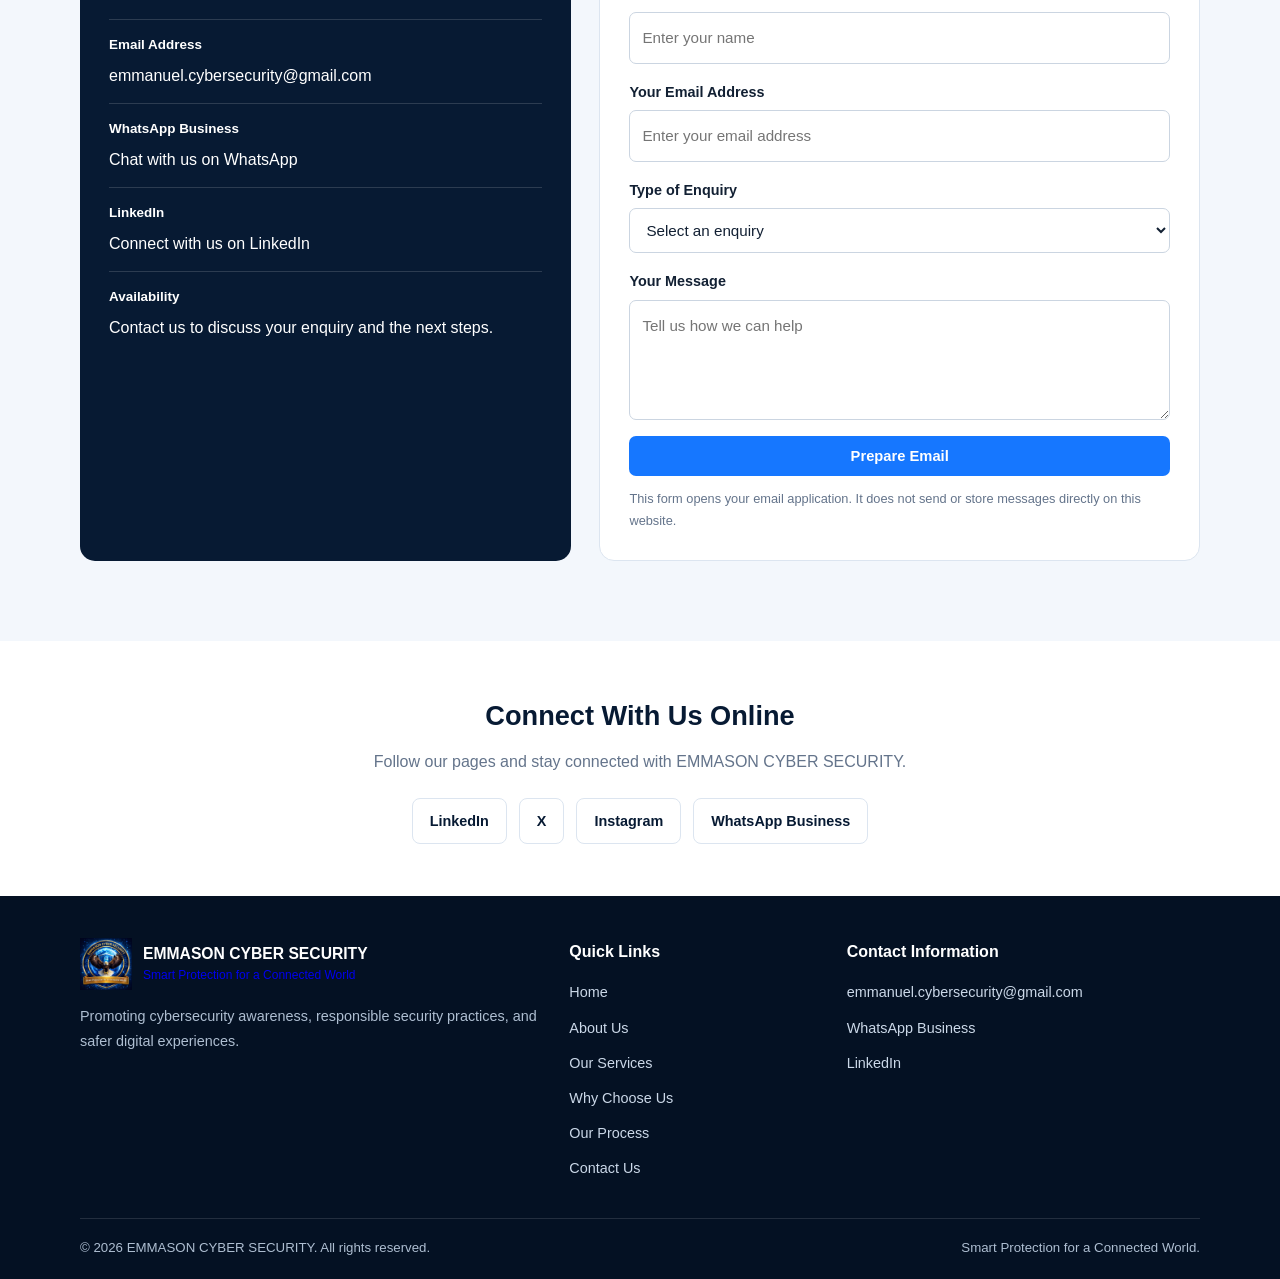
==== commit d42913b4: "Remove commented alt attribute from logo Remove commented out alt attribute from logo image." ====
--- a/index.html
+++ b/index.html
@@ -1116,7 +1116,7 @@
 
                 <img
                     src="2026LOGO.png"
-                    <!--alt="#"-->
+              
                     class="logo"
                     width="65"
                     height="65"
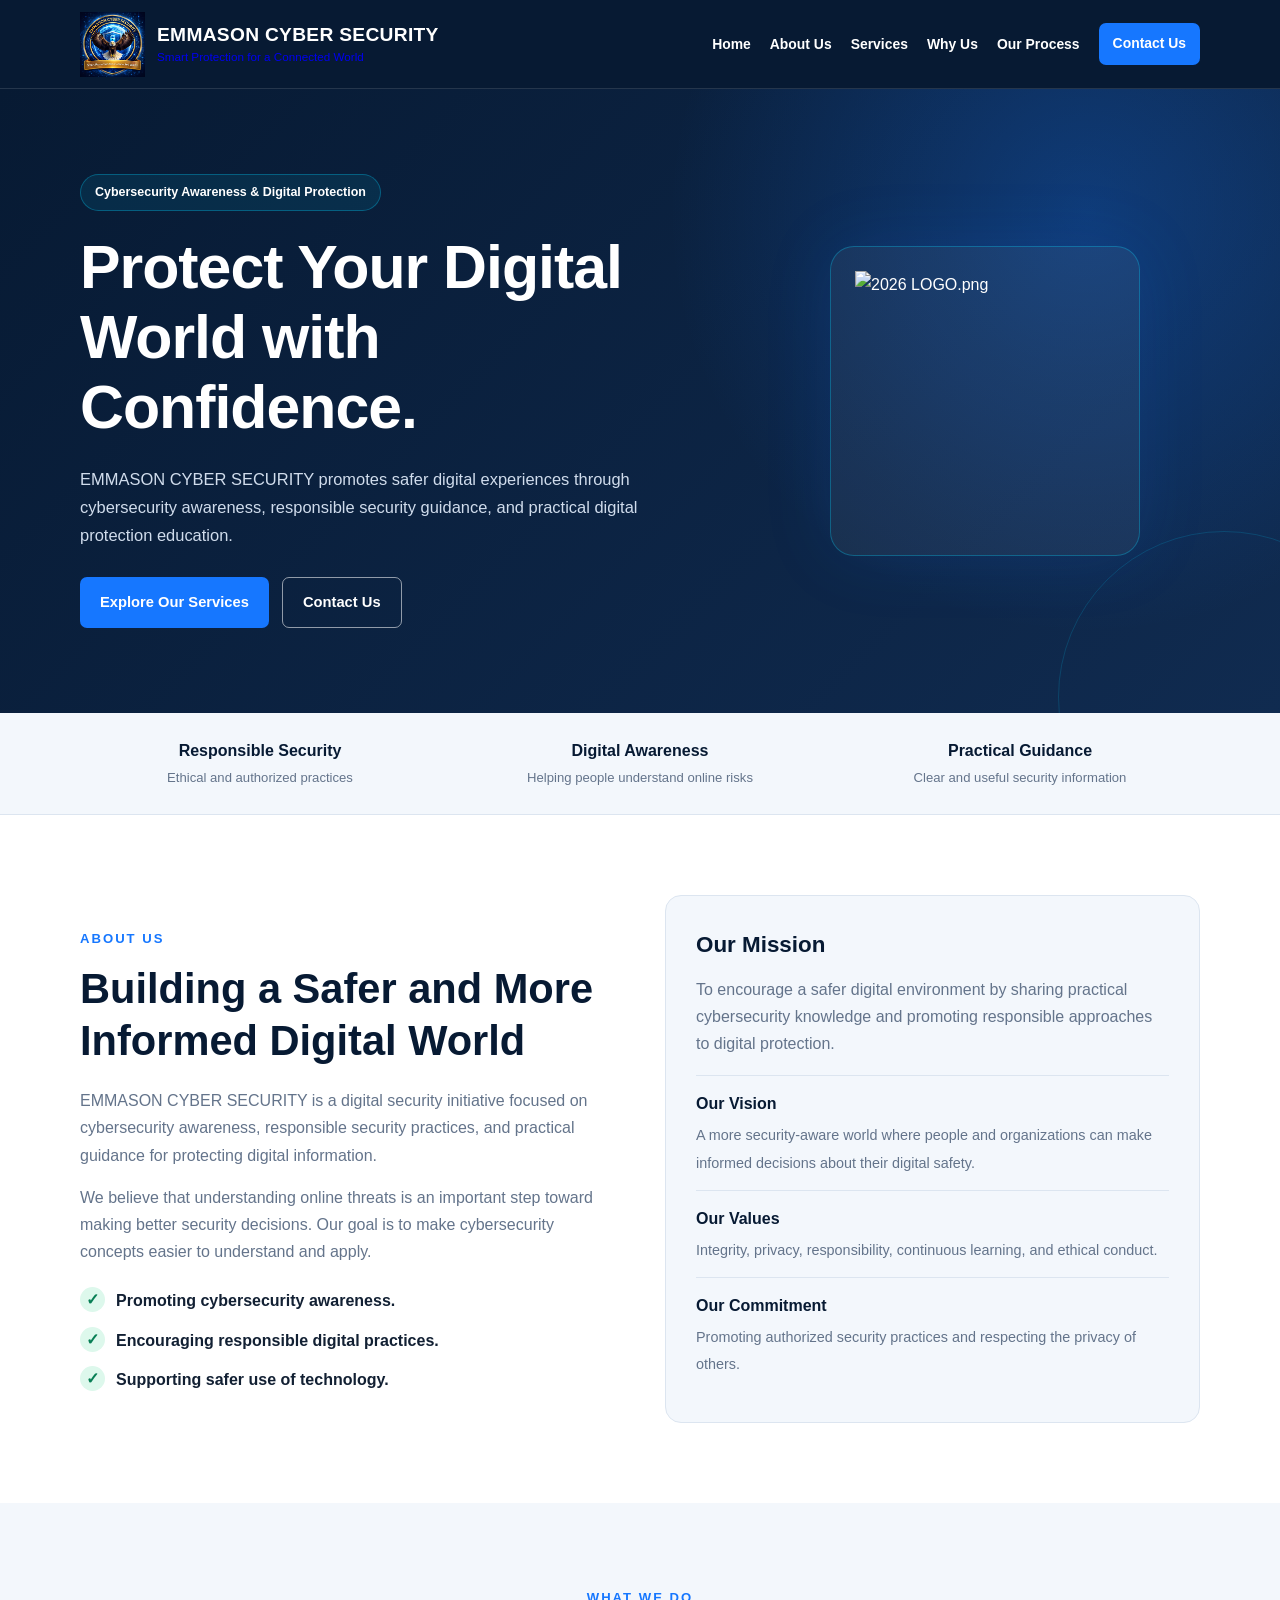
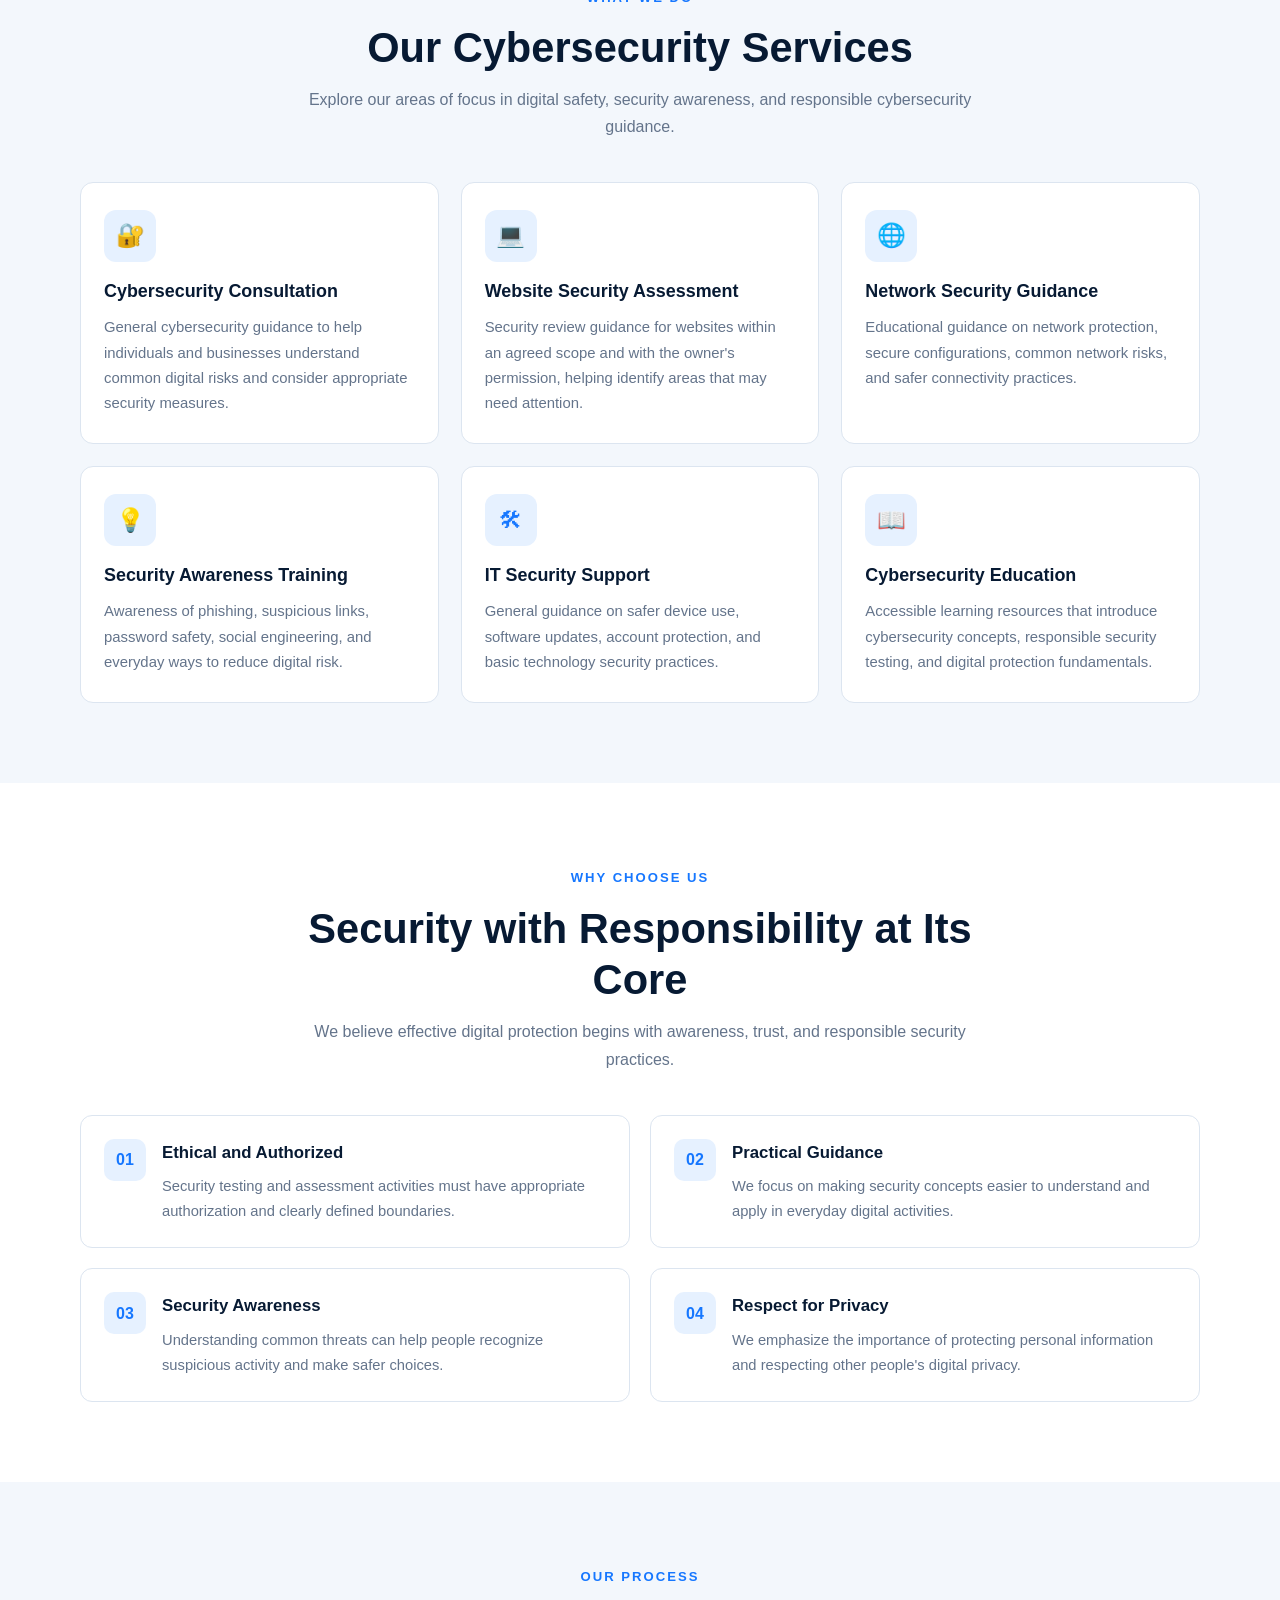
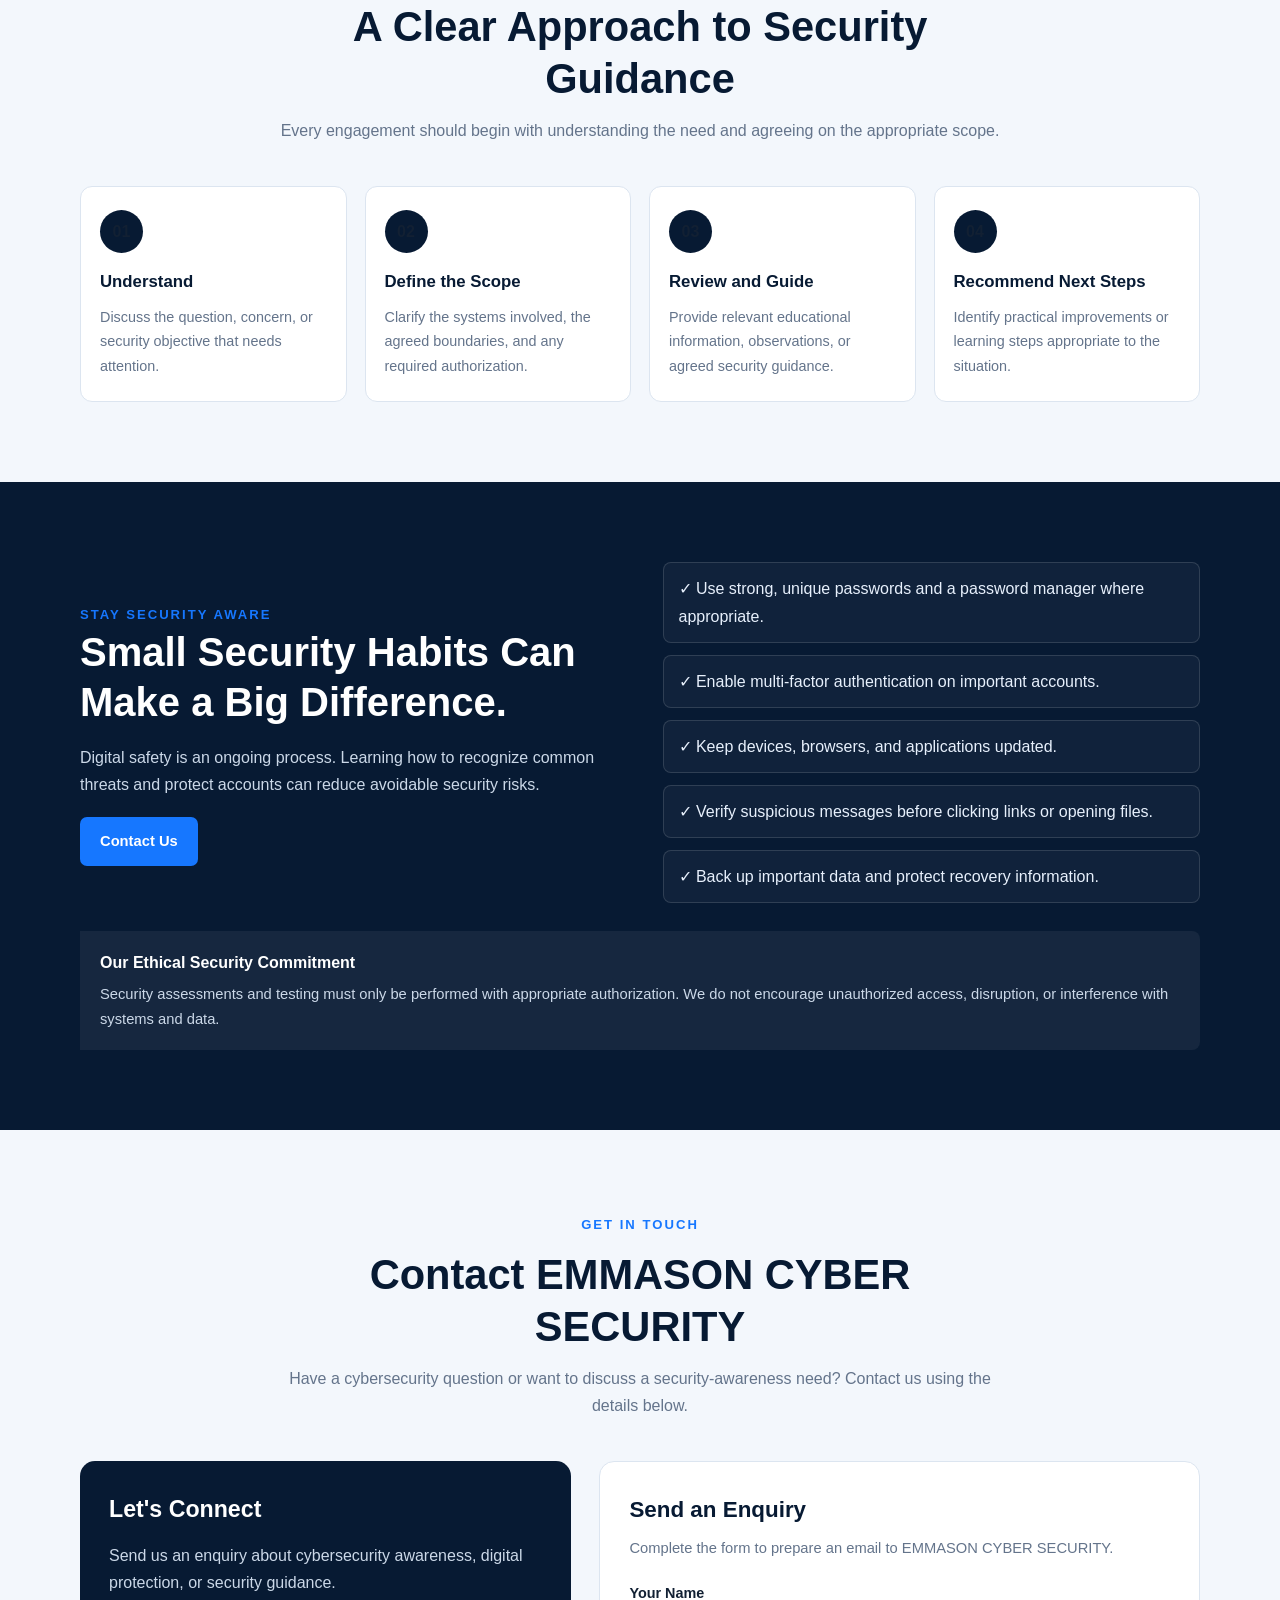
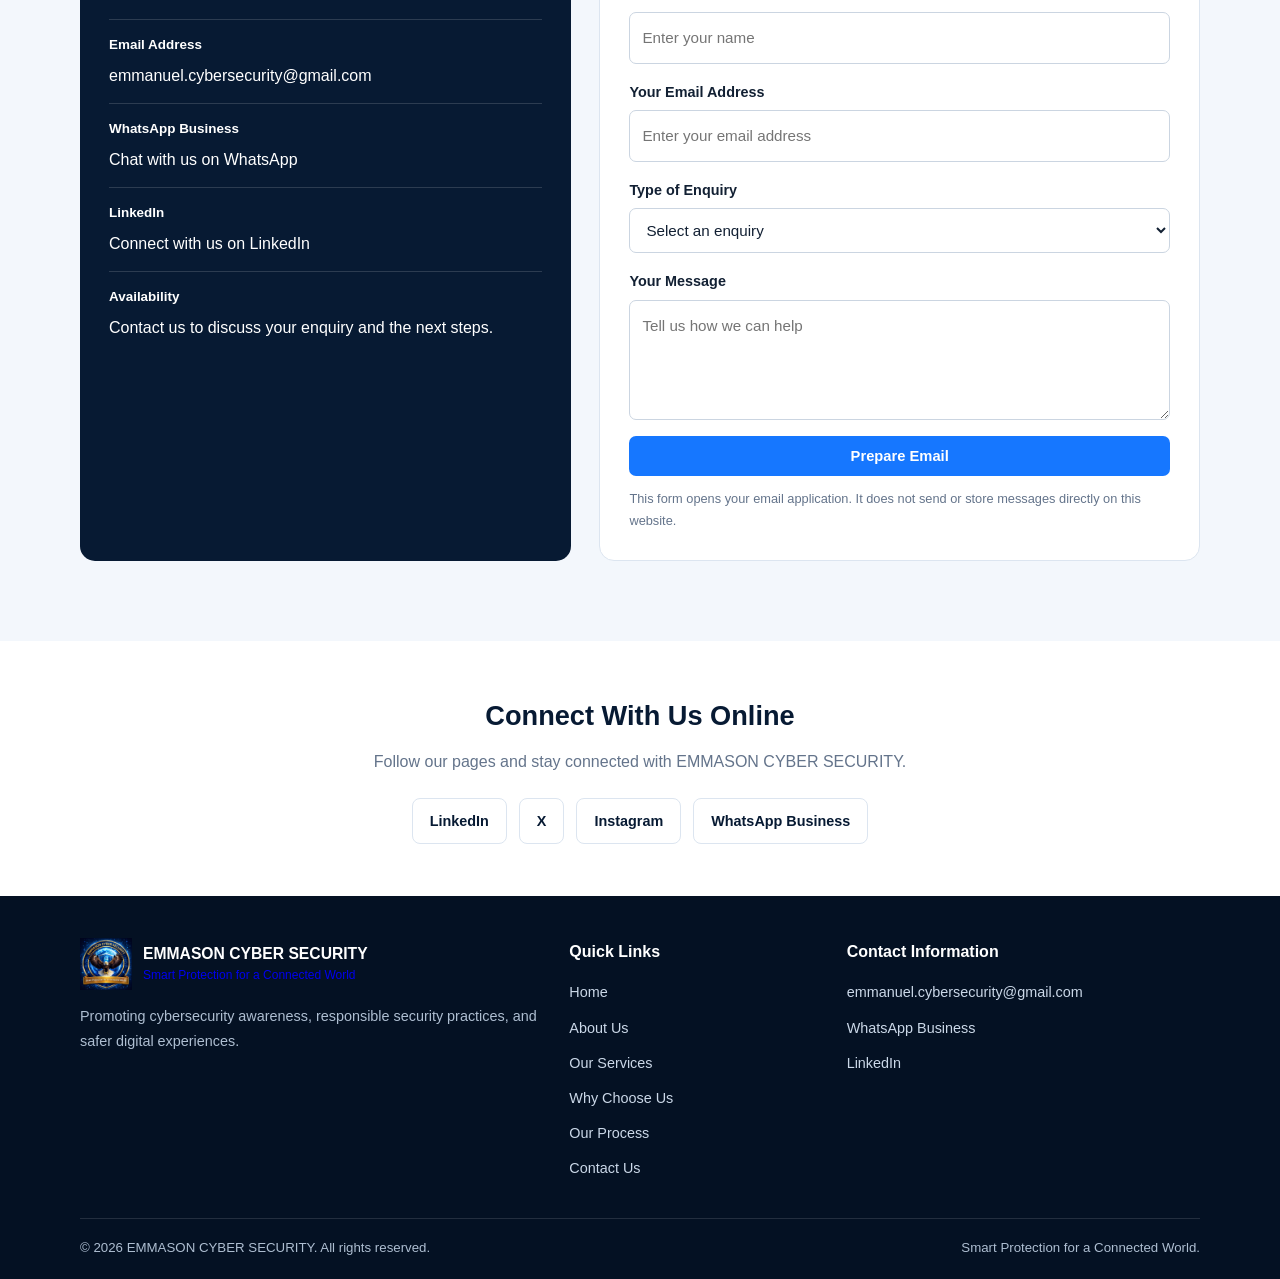
==== commit 3451aa89: "Update index.html" ====
--- a/index.html
+++ b/index.html
@@ -1115,8 +1115,8 @@
           <a class="brand" href="#home" aria-label="2026LOGO.png">
 
                 <img
-                    src="2026LOGO.png"
-              
+                    src="2026 LOGO.png"
+                    alt="2026 LOGO.png"
                     class="logo"
                     width="65"
                     height="65"
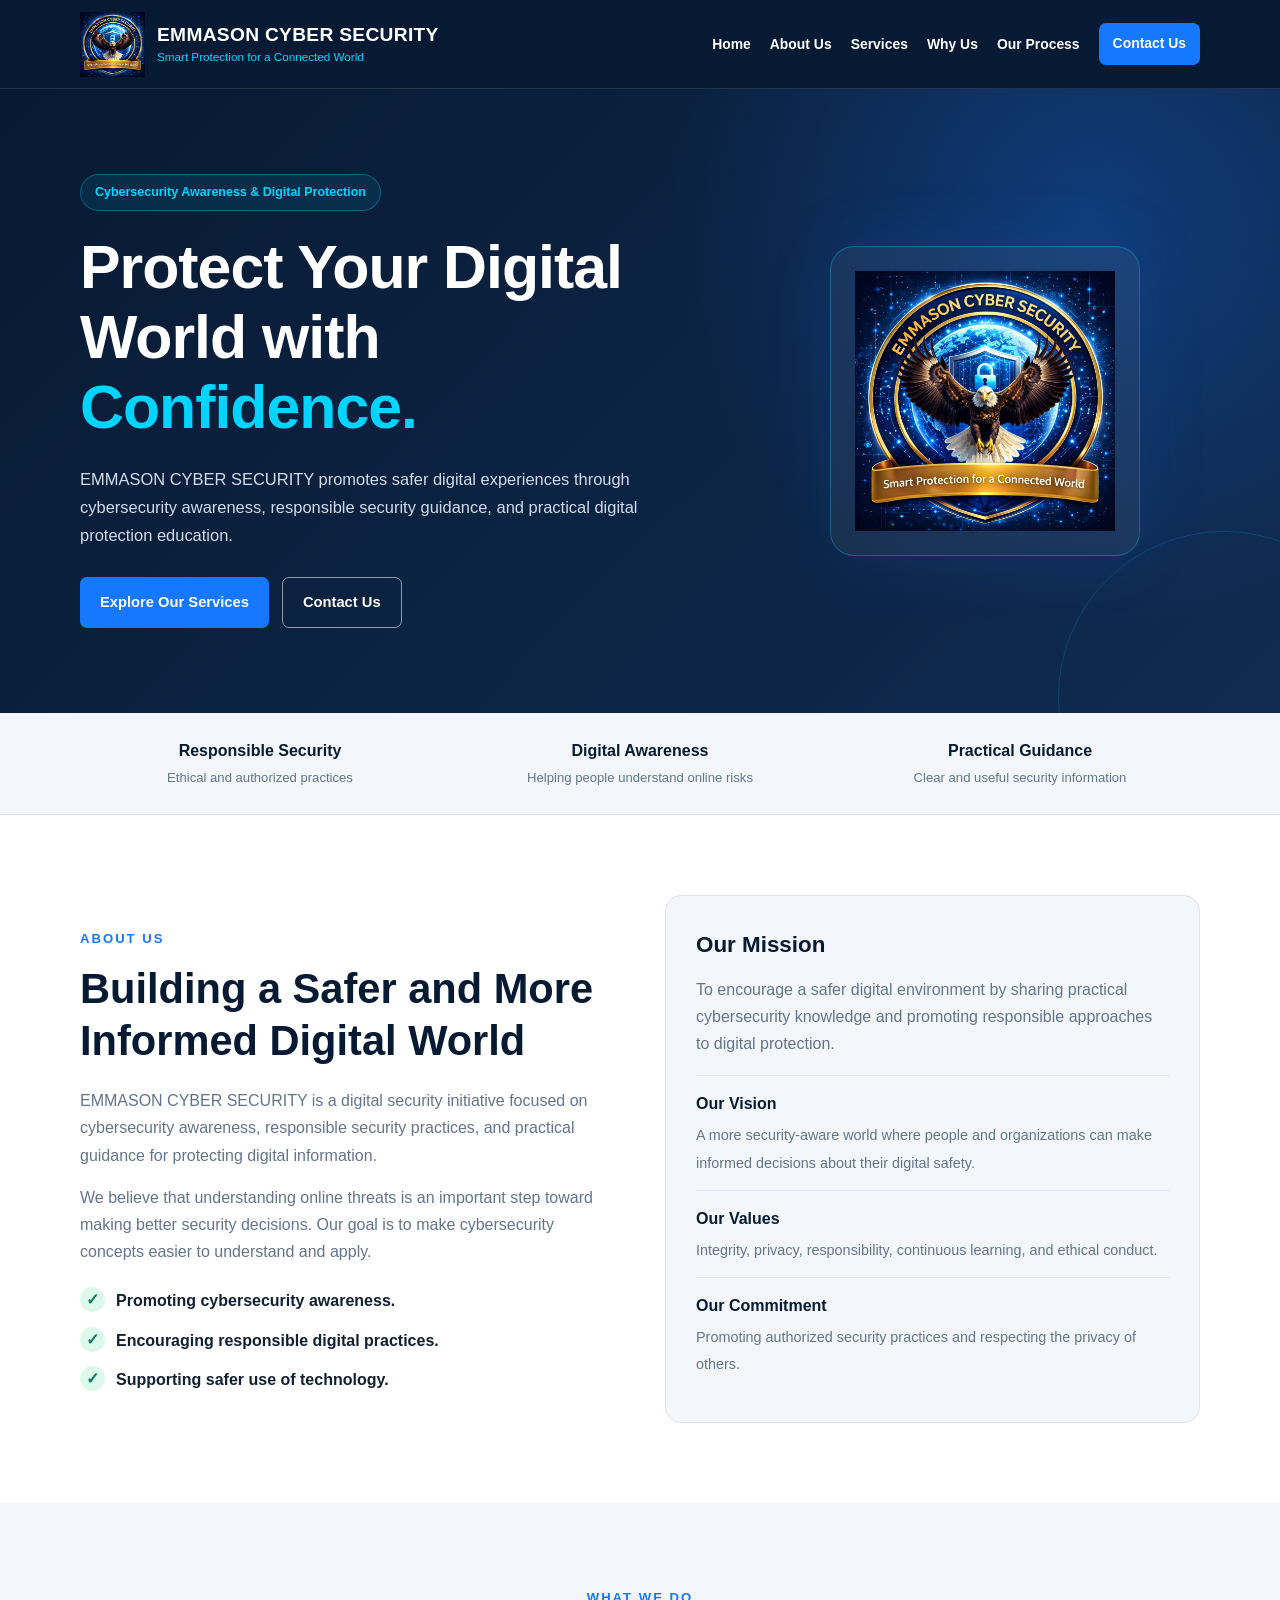
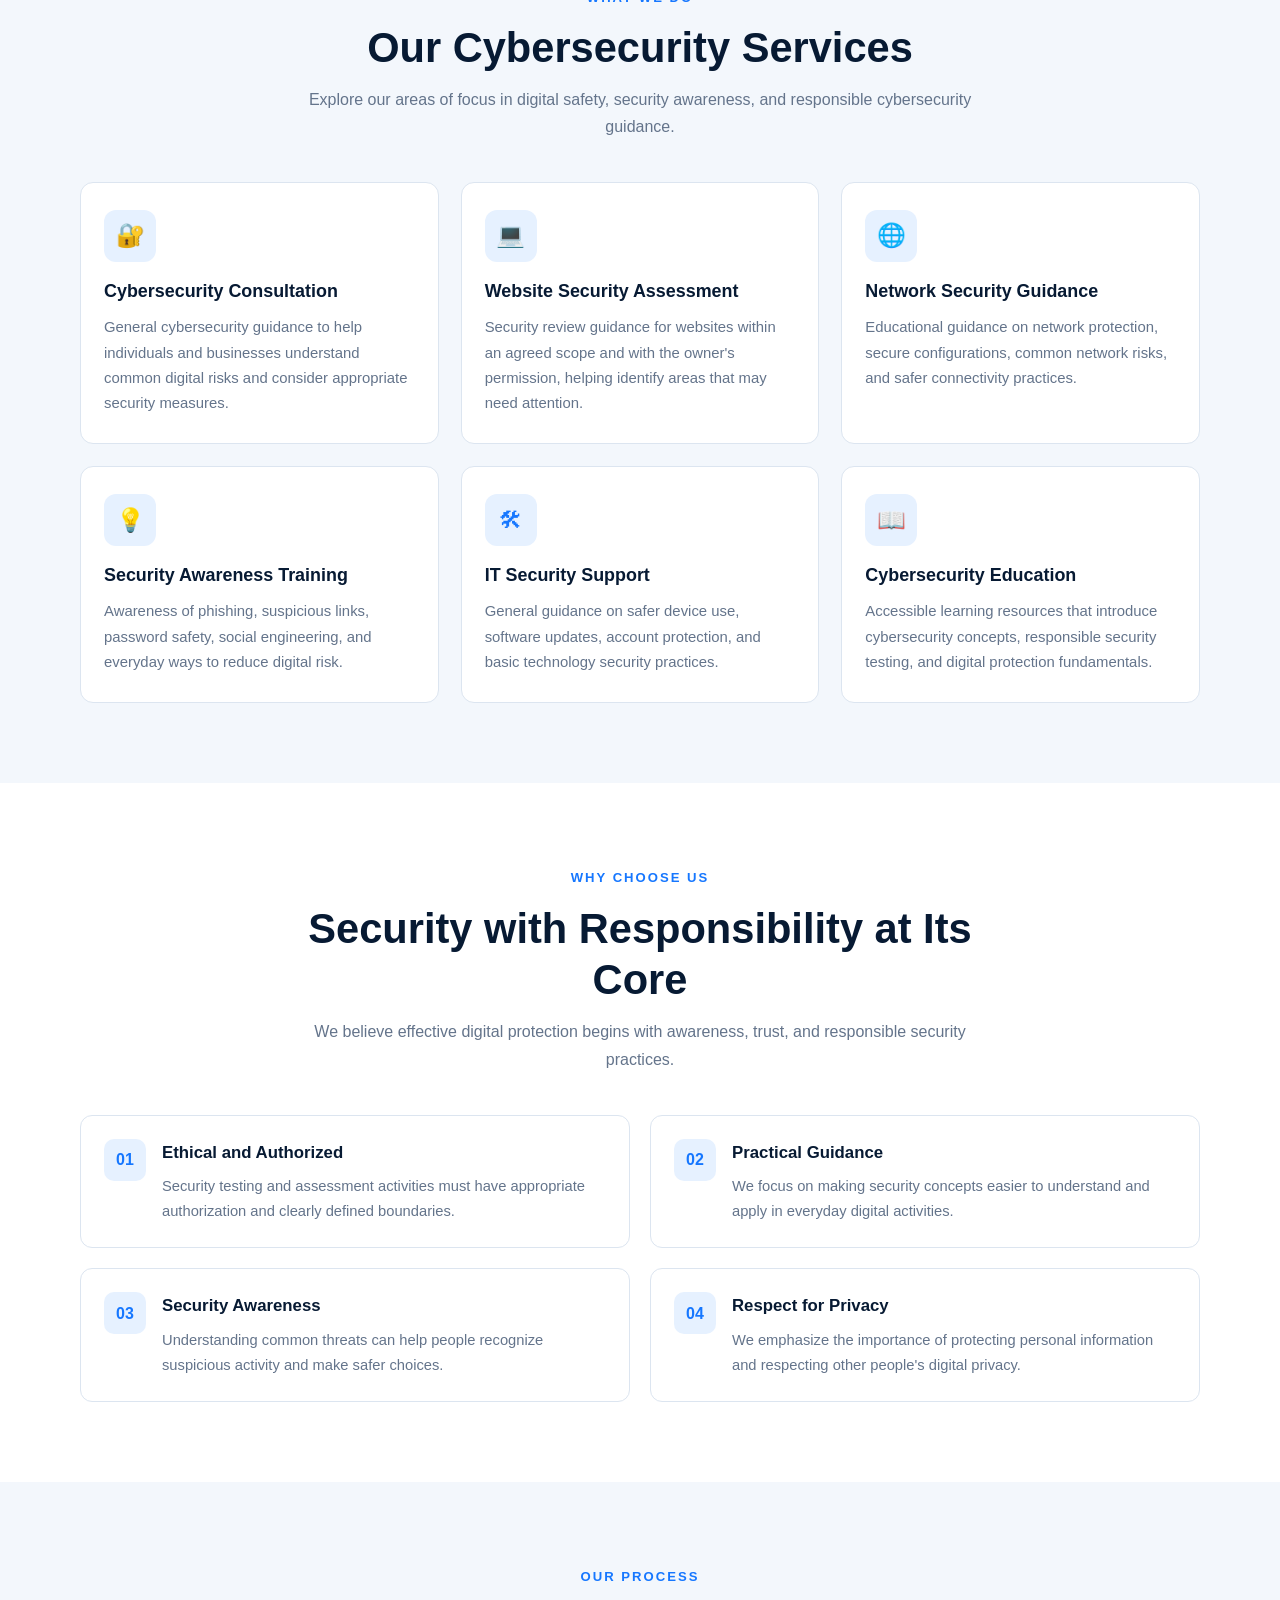
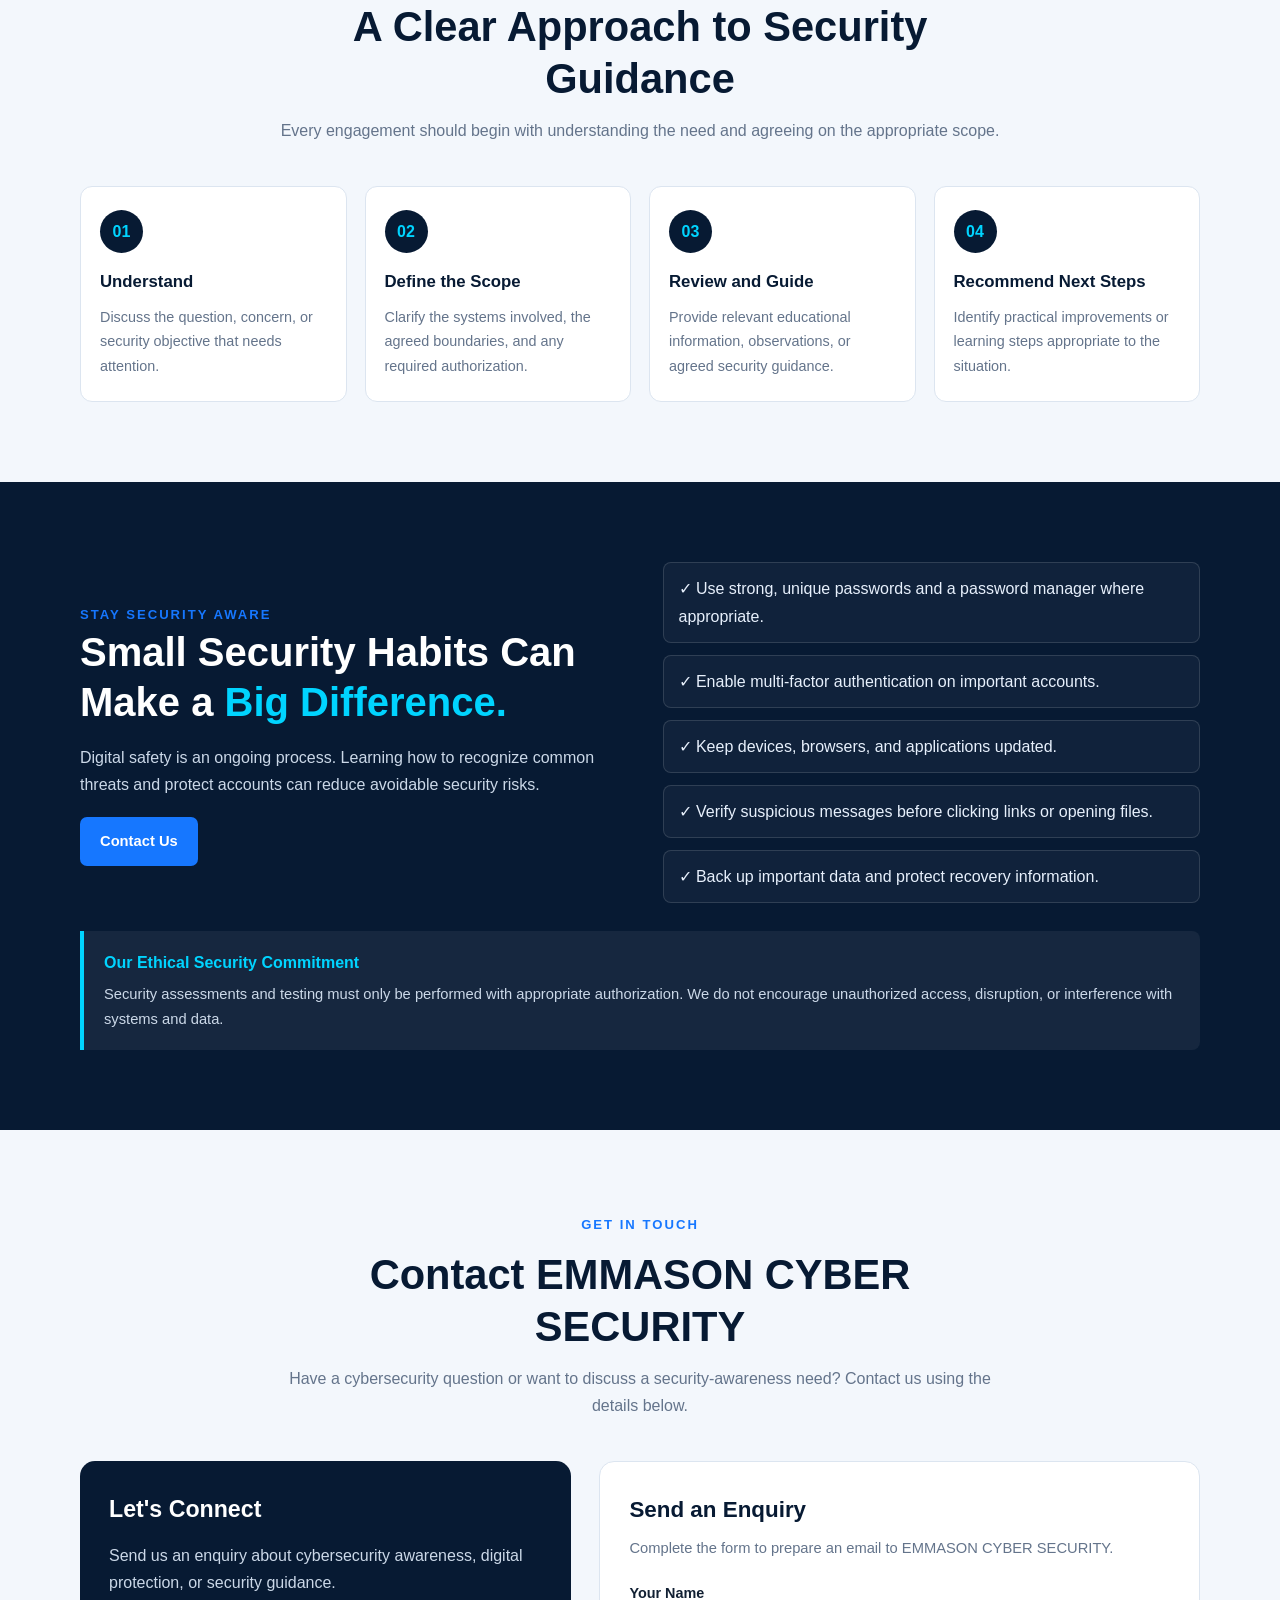
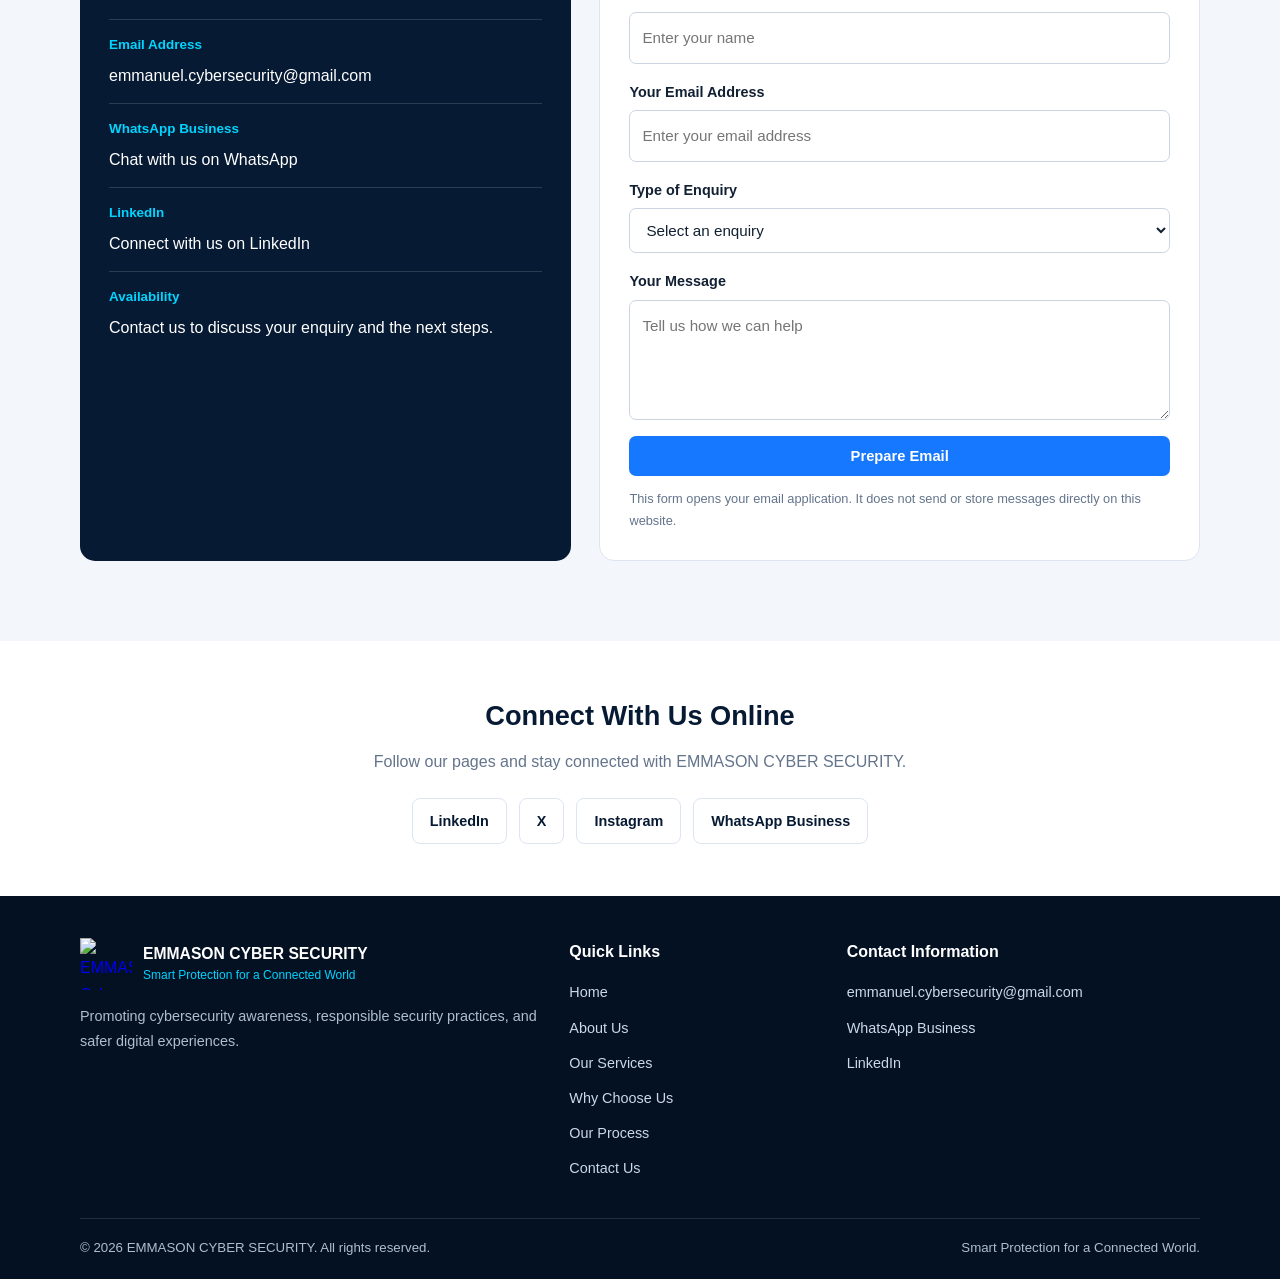
==== commit dd4423ab: "Replace '2026 LOGO.png' with '2026LOGO.png' Updated logo image references for consistency." ====
--- a/index.html
+++ b/index.html
@@ -35,7 +35,7 @@
             --navy: #071A33;
             --navy-light: #102747;
             --blue: #1677FF;
-            --gold: #00D4FF;
+            --cyan: #00D4FF;
             --white: #FFFFFF;
             --light: #F3F7FC;
             --gray: #64748B;
@@ -1112,7 +1112,7 @@
     <header class="site-header">
         <div class="container header-inner">
 
-          <a class="brand" href="#home" aria-label="2026LOGO.png">
+            <a class="brand" href="#home" aria-label="2026LOGO.png">
 
                 <img
                     src="2026 LOGO.png"
@@ -1197,8 +1197,8 @@
                     <div class="hero-logo-frame">
 
                         <img
-                            src="2026LOGO.png"
-                            alt="2026 LOGO.png"
+                            src="2026 LOGO.png"
+                            alt="2026LOGO.png"
                             width="310"
                             height="310"
                         >
@@ -1974,7 +1974,7 @@
                     <a class="footer-brand" href="#home">
 
                         <img
-                            src="2026 LOGO.png"
+                            src="2026LOGO.png"
                             alt="EMMASON Cyber Security logo"
                             class="footer-logo"
                             width="52"
